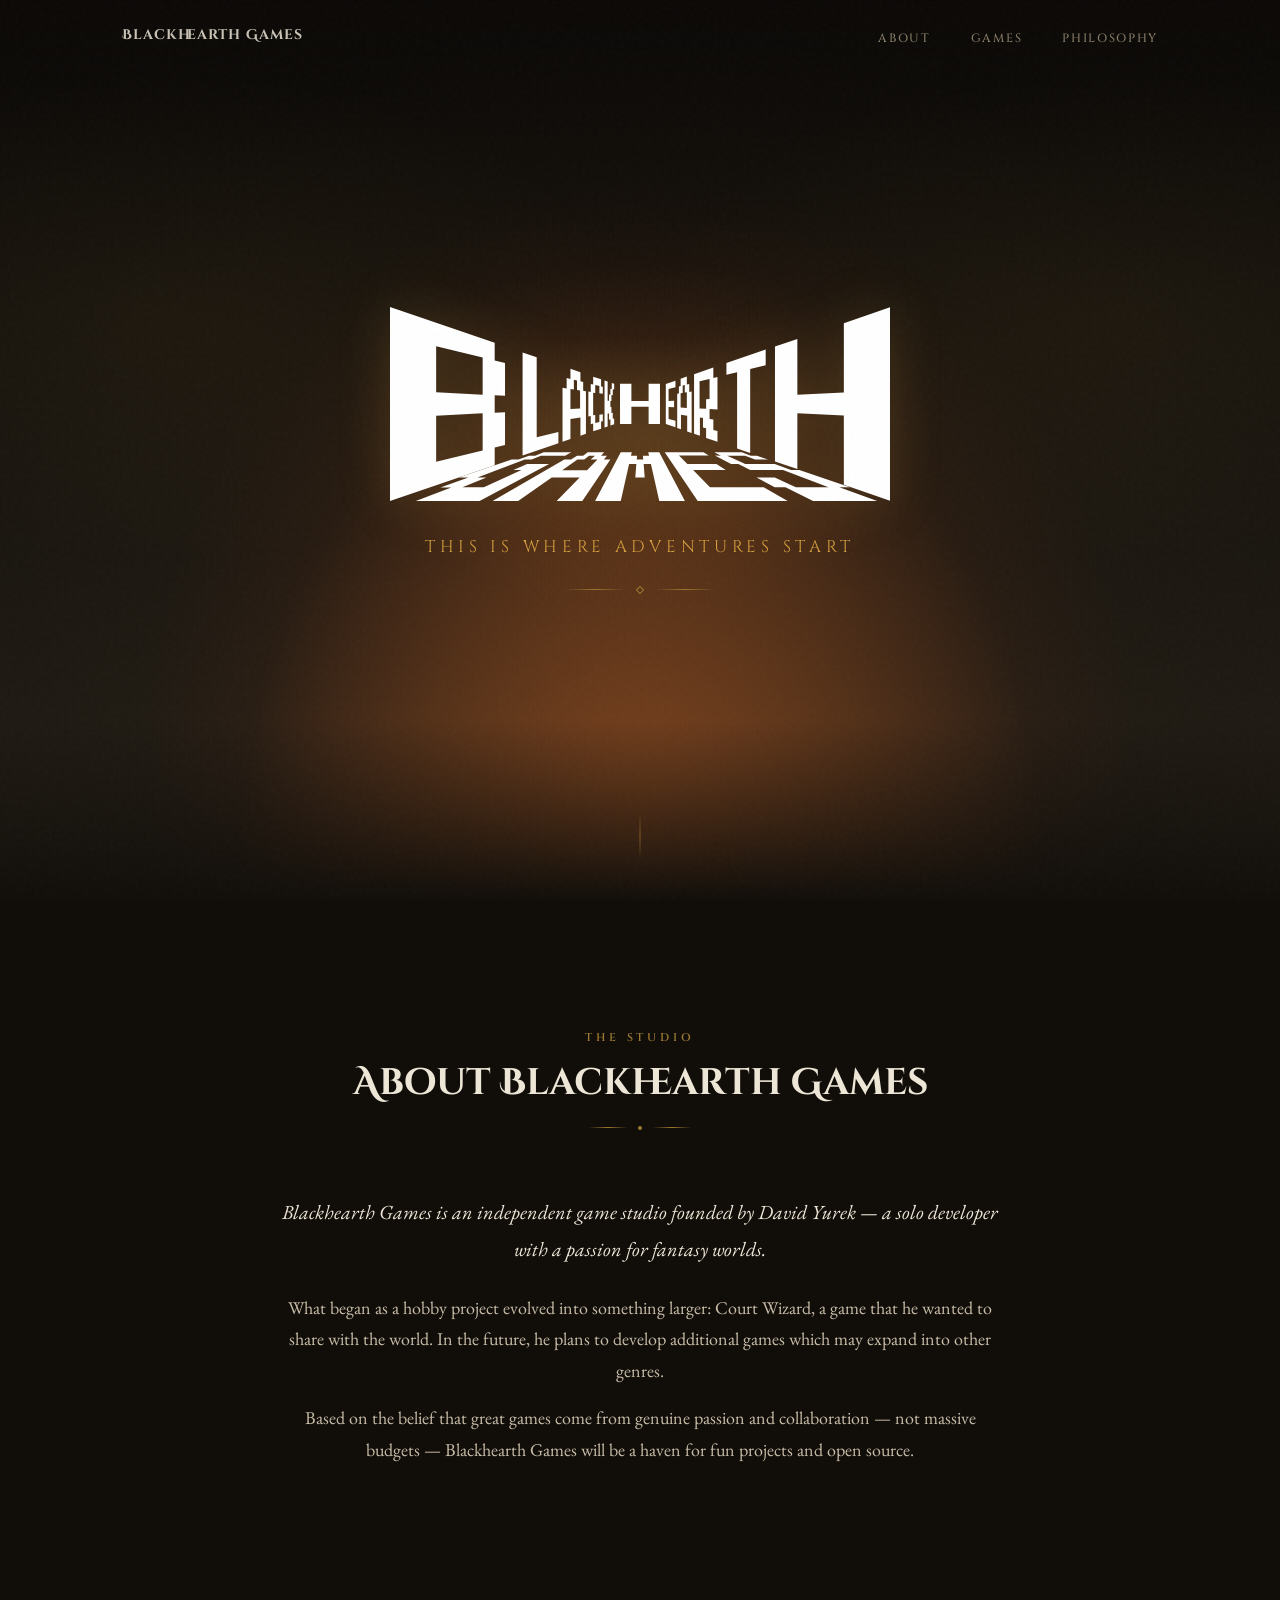
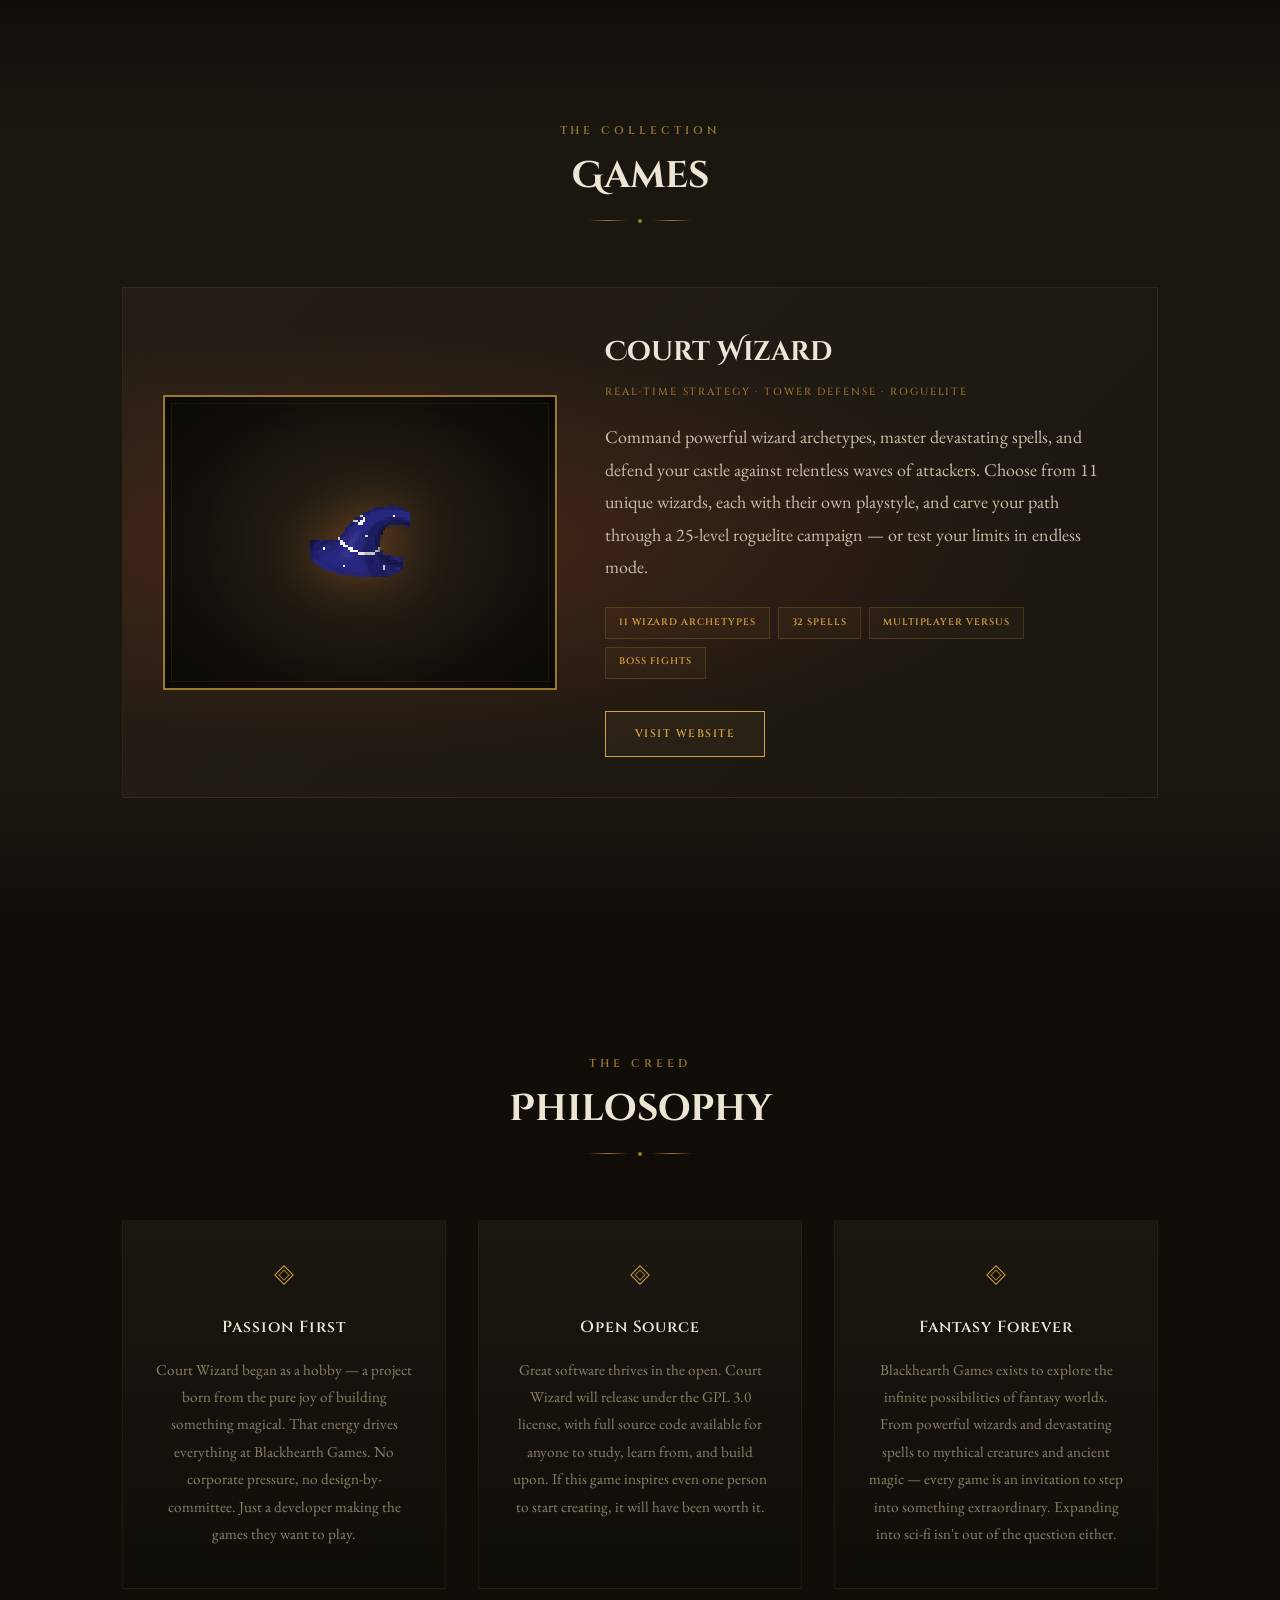
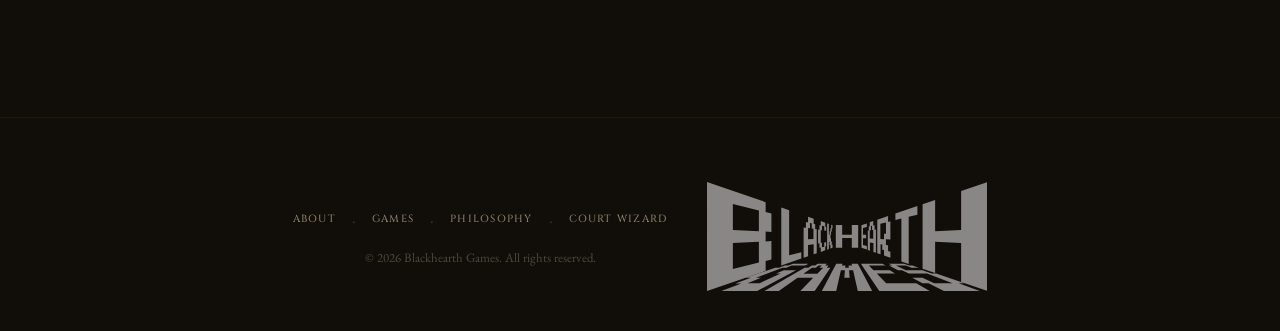
==== index.html @ b97791b9 "Replace studio PNG logo with SVG for crisp rendering" ====
<!DOCTYPE html>
<html lang="en">
<head>
  <meta charset="UTF-8">
  <meta name="viewport" content="width=device-width, initial-scale=1.0">
  <title>Blackhearth Games &mdash; Fantasy Games Forged in Code</title>
  <meta name="description" content="Independent game studio crafting immersive fantasy experiences. Home of Court Wizard, a real-time strategy tower defense roguelite.">
  <meta property="og:title" content="Blackhearth Games">
  <meta property="og:description" content="Independent game studio crafting immersive fantasy experiences.">
  <meta property="og:type" content="website">
  <meta property="og:url" content="https://blackhearthgames.com">
  <link rel="preconnect" href="https://fonts.googleapis.com">
  <link rel="preconnect" href="https://fonts.gstatic.com" crossorigin>
  <link href="https://fonts.googleapis.com/css2?family=Cinzel+Decorative:wght@400;700;900&family=Cinzel:wght@400;500;600;700&family=EB+Garamond:ital,wght@0,400..800;1,400..800&display=swap" rel="stylesheet">
  <link rel="stylesheet" href="css/styles.css">
</head>
<body>

  <a href="#main" class="skip-link">Skip to main content</a>

  <!-- ====== NAVIGATION ====== -->
  <nav class="nav" id="nav" aria-label="Primary navigation">
    <div class="nav__inner">
      <a href="/" class="nav__logo">Blackhearth Games</a>
      <input type="checkbox" id="nav-toggle" class="nav__toggle" aria-label="Toggle navigation menu">
      <label for="nav-toggle" class="nav__hamburger" aria-hidden="true">
        <span></span><span></span><span></span>
      </label>
      <ul class="nav__links">
        <li><a href="#about">About</a></li>
        <li><a href="#games">Games</a></li>
        <li><a href="#philosophy">Philosophy</a></li>
      </ul>
    </div>
  </nav>

  <!-- ====== HERO ====== -->
  <section class="hero" id="hero">
    <div class="hero__tavern" aria-hidden="true">
      <div class="hero__hearth-glow"></div>
    </div>

    <!-- Ember particles -->
    <div class="hero__embers" aria-hidden="true">
      <span class="ember"></span>
      <span class="ember"></span>
      <span class="ember"></span>
      <span class="ember"></span>
      <span class="ember"></span>
      <span class="ember"></span>
      <span class="ember"></span>
      <span class="ember"></span>
      <span class="ember"></span>
      <span class="ember"></span>
      <span class="ember"></span>
      <span class="ember"></span>
    </div>

    <div class="hero__content">
      <img src="images/blackhearth_logo.svg" alt="Blackhearth Games" class="hero__logo" width="500" height="112">
      <p class="hero__tagline">This is where adventures start</p>
      <div class="hero__ornament">
        <span class="hero__ornament-line"></span>
        <span class="hero__ornament-diamond"></span>
        <span class="hero__ornament-line"></span>
      </div>
    </div>

    <div class="hero__scroll-cue" aria-hidden="true">
      <span class="hero__scroll-line"></span>
    </div>
  </section>

  <main id="main">

    <!-- ====== ABOUT ====== -->
    <section class="section about" id="about">
      <div class="container">
        <div class="section__header" data-reveal>
          <span class="section__label">The Studio</span>
          <h2 class="section__title">About Blackhearth Games</h2>
          <div class="section__ornament" aria-hidden="true">
            <span class="ornament-line"></span>
            <span class="ornament-dot"></span>
            <span class="ornament-line"></span>
          </div>
        </div>
        <div class="about__content" data-reveal>
          <p class="about__lead">Blackhearth Games is an independent game studio founded by David Yurek &mdash; a solo developer with a passion for fantasy worlds.</p>
          <p>What began as a hobby project evolved into something larger: Court Wizard, a game that he wanted to share with the world. In the future, he plans to develop additional games which may expand into other genres.</p>
          <p>Based on the belief that great games come from genuine passion and collaboration &mdash; not massive budgets &mdash; Blackhearth Games will be a haven for fun projects and open source.</p>
        </div>
      </div>
    </section>

    <!-- ====== GAMES ====== -->
    <section class="section games" id="games">
      <div class="container">
        <div class="section__header" data-reveal>
          <span class="section__label">The Collection</span>
          <h2 class="section__title">Games</h2>
          <div class="section__ornament" aria-hidden="true">
            <span class="ornament-line"></span>
            <span class="ornament-dot"></span>
            <span class="ornament-line"></span>
          </div>
        </div>

        <div class="game-card" data-reveal>
          <div class="game-card__frame">
            <div class="game-card__art">
              <img src="images/logo.png" alt="Court Wizard logo" class="game-card__logo" width="120" height="120">
            </div>
          </div>
          <div class="game-card__info">
            <h3 class="game-card__title">Court Wizard</h3>
            <span class="game-card__genre">Real-Time Strategy &middot; Tower Defense &middot; Roguelite</span>
            <p class="game-card__desc">Command powerful wizard archetypes, master devastating spells, and defend your castle against relentless waves of attackers. Choose from 11 unique wizards, each with their own playstyle, and carve your path through a 25-level roguelite campaign &mdash; or test your limits in endless mode.</p>
            <div class="game-card__features">
              <span>11 Wizard Archetypes</span>
              <span>32 Spells</span>
              <span>Multiplayer Versus</span>
              <span>Boss Fights</span>
            </div>
            <div class="game-card__actions">
              <a href="https://courtwizard.blackhearthgames.com" class="btn btn--gold" target="_blank" rel="noopener">Visit Website</a>
            </div>
          </div>
        </div>
      </div>
    </section>

    <!-- ====== PHILOSOPHY ====== -->
    <section class="section philosophy" id="philosophy">
      <div class="container">
        <div class="section__header" data-reveal>
          <span class="section__label">The Creed</span>
          <h2 class="section__title">Philosophy</h2>
          <div class="section__ornament" aria-hidden="true">
            <span class="ornament-line"></span>
            <span class="ornament-dot"></span>
            <span class="ornament-line"></span>
          </div>
        </div>

        <div class="philosophy__grid">
          <div class="philosophy__card" data-reveal>
            <div class="philosophy__icon" aria-hidden="true"></div>
            <h3 class="philosophy__heading">Passion First</h3>
            <p>Court Wizard began as a hobby &mdash; a project born from the pure joy of building something magical. That energy drives everything at Blackhearth Games. No corporate pressure, no design-by-committee. Just a developer making the games they want to play.</p>
          </div>
          <div class="philosophy__card" data-reveal>
            <div class="philosophy__icon" aria-hidden="true"></div>
            <h3 class="philosophy__heading">Open Source</h3>
            <p>Great software thrives in the open. Court Wizard will release under the GPL 3.0 license, with full source code available for anyone to study, learn from, and build upon. If this game inspires even one person to start creating, it will have been worth it.</p>
          </div>
          <div class="philosophy__card" data-reveal>
            <div class="philosophy__icon" aria-hidden="true"></div>
            <h3 class="philosophy__heading">Fantasy Forever</h3>
            <p>Blackhearth Games exists to explore the infinite possibilities of fantasy worlds. From powerful wizards and devastating spells to mythical creatures and ancient magic &mdash; every game is an invitation to step into something extraordinary. Expanding into sci-fi isn't out of the question either.</p>
          </div>
        </div>
      </div>
    </section>

  </main>

  <!-- ====== FOOTER ====== -->
  <footer class="footer">
    <div class="container">
      <div class="footer__inner">
        <div class="footer__text">
          <nav class="footer__nav" aria-label="Footer navigation">
            <a href="#about">About</a>
            <span class="footer__dot" aria-hidden="true">&middot;</span>
            <a href="#games">Games</a>
            <span class="footer__dot" aria-hidden="true">&middot;</span>
            <a href="#philosophy">Philosophy</a>
            <span class="footer__dot" aria-hidden="true">&middot;</span>
            <a href="https://courtwizard.blackhearthgames.com" target="_blank" rel="noopener">Court Wizard</a>
          </nav>
          <p class="footer__copy">&copy; 2026 Blackhearth Games. All rights reserved.</p>
        </div>
        <a href="#" class="footer__brand" aria-label="Blackhearth Games">
          <img src="images/blackhearth_logo.svg" alt="Blackhearth Games" class="footer__logo" width="280" height="63">
        </a>
      </div>
    </div>
  </footer>

  <script src="js/main.js"></script>
</body>
</html>
---- css/styles.css ----
/* ==========================================================================
   BLACKHEARTH GAMES — Studio Website
   Fantasy tavern aesthetic — warm, cozy, where adventures begin
   ========================================================================== */

/* ===== RESET & BASE ===== */
*,
*::before,
*::after {
  margin: 0;
  padding: 0;
  box-sizing: border-box;
}

:root {
  /* Depth palette — tavern darkness, warm charcoal & timber */
  --void: #0a0806;
  --abyss: #110e0a;
  --obsidian: #1a1610;
  --shadow: #241e16;
  --dusk: #302820;
  --iron: #3c3228;

  /* Gold spectrum — candlelight & firelight */
  --gold: #d4a040;
  --gold-bright: #f0d080;
  --gold-dim: #9a7830;
  --gold-pale: rgba(212, 160, 64, 0.10);
  --gold-glow: rgba(212, 160, 64, 0.25);

  /* Hearth spectrum — the fireplace */
  --hearth: #b84820;
  --hearth-bright: #d46030;
  --hearth-glow: rgba(184, 72, 32, 0.25);

  /* Ember spectrum — sparks from the fire */
  --ember: #d07028;
  --ember-dim: #905018;
  --ember-glow: rgba(208, 112, 40, 0.25);

  /* Text hierarchy — parchment tones */
  --text-bright: #ede5d6;
  --text-body: #c8bca8;
  --text-muted: #8a7e68;

  /* Layout tokens */
  --max-w: 1100px;
  --nav-h: 72px;
  --section-py: 8rem;
  --section-px: 2rem;
}

html {
  scroll-behavior: smooth;
  -webkit-text-size-adjust: 100%;
}

body {
  font-family: 'EB Garamond', 'Georgia', serif;
  font-size: 18px;
  line-height: 1.75;
  color: var(--text-body);
  background: var(--abyss);
  overflow-x: hidden;
  -webkit-font-smoothing: antialiased;
  -moz-osx-font-smoothing: grayscale;
}

/* Film grain overlay */
body::before {
  content: '';
  position: fixed;
  inset: 0;
  z-index: 9999;
  pointer-events: none;
  opacity: 0.025;
  background-image: url("data:image/svg+xml,%3Csvg viewBox='0 0 256 256' xmlns='http://www.w3.org/2000/svg'%3E%3Cfilter id='n'%3E%3CfeTurbulence type='fractalNoise' baseFrequency='0.85' numOctaves='4' stitchTiles='stitch'/%3E%3C/filter%3E%3Crect width='100%25' height='100%25' filter='url(%23n)' opacity='1'/%3E%3C/svg%3E");
}

img {
  max-width: 100%;
  height: auto;
  display: block;
}

a {
  color: var(--gold);
  text-decoration: none;
  transition: color 0.3s ease;
}

a:hover {
  color: var(--gold-bright);
}

::selection {
  background: var(--gold);
  color: var(--void);
}

/* Accessibility — skip link */
.skip-link {
  position: absolute;
  top: -100%;
  left: 1rem;
  padding: 0.5rem 1rem;
  background: var(--gold);
  color: var(--void);
  font-family: 'Cinzel', serif;
  font-size: 0.85rem;
  z-index: 10000;
  border-radius: 0 0 4px 4px;
}

.skip-link:focus {
  top: 0;
}

:focus-visible {
  outline: 2px solid var(--gold);
  outline-offset: 3px;
}

/* ===== LAYOUT ===== */
.container {
  max-width: var(--max-w);
  margin: 0 auto;
  padding: 0 var(--section-px);
}


/* ==========================================================================
   NAVIGATION
   ========================================================================== */

.nav {
  position: fixed;
  top: 0;
  left: 0;
  right: 0;
  height: var(--nav-h);
  z-index: 1000;
  background: rgba(17, 14, 10, 0.4);
  backdrop-filter: blur(16px);
  -webkit-backdrop-filter: blur(16px);
  border-bottom: 1px solid transparent;
  transition: background 0.4s ease, border-color 0.4s ease;
}

.nav.is-scrolled {
  background: rgba(17, 14, 10, 0.95);
  border-bottom-color: rgba(212, 160, 64, 0.08);
}

.nav__inner {
  max-width: var(--max-w);
  margin: 0 auto;
  padding: 0 var(--section-px);
  height: 100%;
  display: flex;
  align-items: center;
  justify-content: space-between;
}

.nav__logo {
  font-family: 'Cinzel Decorative', 'Cinzel', serif;
  font-size: 0.85rem;
  font-weight: 700;
  letter-spacing: 0.08em;
  color: var(--text-bright);
  opacity: 0.85;
  transition: opacity 0.3s ease;
}

.nav__logo:hover {
  opacity: 1;
  color: var(--text-bright);
}

/* Hidden checkbox toggle */
.nav__toggle {
  display: none;
}

.nav__hamburger {
  display: none;
  flex-direction: column;
  gap: 5px;
  cursor: pointer;
  padding: 8px;
  z-index: 10;
}

.nav__hamburger span {
  display: block;
  width: 22px;
  height: 2px;
  background: var(--gold);
  transition: transform 0.3s ease, opacity 0.3s ease;
  transform-origin: center;
}

.nav__links {
  display: flex;
  align-items: center;
  gap: 2.5rem;
  list-style: none;
}

.nav__links a {
  font-family: 'Cinzel', serif;
  font-size: 0.75rem;
  font-weight: 500;
  letter-spacing: 0.14em;
  text-transform: uppercase;
  color: var(--text-muted);
  position: relative;
  padding: 0.25rem 0;
  transition: color 0.3s ease;
}

.nav__links a::after {
  content: '';
  position: absolute;
  bottom: -2px;
  left: 0;
  width: 0;
  height: 1px;
  background: var(--gold);
  transition: width 0.35s cubic-bezier(0.16, 1, 0.3, 1);
}

.nav__links a:hover {
  color: var(--gold);
}

.nav__links a:hover::after {
  width: 100%;
}


/* ==========================================================================
   HERO
   ========================================================================== */

.hero {
  position: relative;
  height: 100vh;
  height: 100dvh;
  display: flex;
  align-items: center;
  justify-content: center;
  overflow: hidden;
}

/* --- Tavern atmosphere --- */
.hero__tavern {
  position: absolute;
  inset: 0;
  z-index: 0;
  background:
    /* Hearth glow — warm light radiating up from the fireplace */
    radial-gradient(ellipse at 50% 98%, rgba(208, 112, 40, 0.30) 0%, transparent 45%),
    radial-gradient(ellipse at 50% 85%, rgba(184, 72, 32, 0.15) 0%, transparent 55%),
    /* Ambient warmth filling the room */
    radial-gradient(ellipse at 50% 60%, rgba(160, 100, 40, 0.06) 0%, transparent 70%),
    /* Torch glow — left wall */
    radial-gradient(ellipse at 12% 35%, rgba(212, 160, 64, 0.05) 0%, transparent 30%),
    /* Torch glow — right wall */
    radial-gradient(ellipse at 88% 35%, rgba(212, 160, 64, 0.05) 0%, transparent 30%),
    /* Dark stone/timber base */
    linear-gradient(to bottom, var(--void) 0%, var(--obsidian) 60%, var(--shadow) 100%);
}

/* Pulsing hearth glow — fire breathing */
.hero__hearth-glow {
  position: absolute;
  inset: 0;
  background:
    radial-gradient(ellipse at 50% 100%, rgba(208, 112, 40, 0.18) 0%, transparent 45%),
    radial-gradient(ellipse at 50% 95%, rgba(184, 72, 32, 0.10) 0%, transparent 55%);
  animation: hearth-pulse 4s ease-in-out infinite alternate;
}

/* Bottom edge fade to page background */
.hero__tavern::after {
  content: '';
  position: absolute;
  bottom: 0;
  left: 0;
  right: 0;
  height: 20%;
  background: linear-gradient(to bottom, transparent, var(--abyss));
  pointer-events: none;
}

/* --- Ember particles --- */
.hero__embers {
  position: absolute;
  bottom: 0;
  left: 0;
  right: 0;
  height: 80%;
  z-index: 2;
  pointer-events: none;
  overflow: hidden;
}

.ember {
  position: absolute;
  bottom: -10px;
  border-radius: 50%;
  opacity: 0;
  animation: ember-rise linear infinite;
}

/* Gold embers */
.ember:nth-child(even) {
  background: var(--gold);
  box-shadow: 0 0 6px var(--gold-glow);
}

/* Warm orange embers */
.ember:nth-child(odd) {
  background: var(--ember);
  box-shadow: 0 0 6px var(--ember-glow);
}

/* Embers clustered near center — rising from the hearth */
.ember:nth-child(1)  { left: 38%; width: 2px; height: 2px; animation-duration: 9s;   animation-delay: 0s; }
.ember:nth-child(2)  { left: 45%; width: 3px; height: 3px; animation-duration: 12s;  animation-delay: 2.5s; }
.ember:nth-child(3)  { left: 52%; width: 2px; height: 2px; animation-duration: 10s;  animation-delay: 4.2s; }
.ember:nth-child(4)  { left: 48%; width: 3px; height: 3px; animation-duration: 8.5s; animation-delay: 1.3s; }
.ember:nth-child(5)  { left: 55%; width: 2px; height: 2px; animation-duration: 11s;  animation-delay: 3.7s; }
.ember:nth-child(6)  { left: 42%; width: 3px; height: 3px; animation-duration: 7.5s; animation-delay: 5.5s; }
.ember:nth-child(7)  { left: 60%; width: 2px; height: 2px; animation-duration: 13s;  animation-delay: 6.8s; }
.ember:nth-child(8)  { left: 35%; width: 2px; height: 2px; animation-duration: 10.5s; animation-delay: 7.2s; }
.ember:nth-child(9)  { left: 50%; width: 2px; height: 2px; animation-duration: 9.5s; animation-delay: 0.8s; }
.ember:nth-child(10) { left: 46%; width: 3px; height: 3px; animation-duration: 11.5s; animation-delay: 4.8s; }
.ember:nth-child(11) { left: 57%; width: 2px; height: 2px; animation-duration: 8s;   animation-delay: 2.1s; }
.ember:nth-child(12) { left: 40%; width: 2px; height: 2px; animation-duration: 10s;  animation-delay: 6.1s; }

/* --- Hero content --- */
.hero__content {
  position: relative;
  z-index: 3;
  text-align: center;
  padding: 0 2rem;
}

/* Firelight glow behind the logo */
.hero__content::before {
  content: '';
  position: absolute;
  top: 50%;
  left: 50%;
  transform: translate(-50%, -55%);
  width: 600px;
  height: 350px;
  background: radial-gradient(ellipse,
    rgba(212, 160, 64, 0.14) 0%,
    rgba(208, 112, 40, 0.06) 40%,
    transparent 70%);
  animation: firelight-breathe 6s ease-in-out infinite;
  pointer-events: none;
}

.hero__logo {
  width: min(500px, 80vw);
  height: auto;
  margin: 0 auto 2rem;
  position: relative;
  filter: drop-shadow(0 0 25px rgba(212, 160, 64, 0.18));
  animation: logo-glow 4.5s ease-in-out infinite;
}

.hero__tagline {
  font-family: 'Cinzel', serif;
  font-size: clamp(0.8rem, 2vw, 1.05rem);
  font-weight: 400;
  letter-spacing: 0.28em;
  text-transform: uppercase;
  color: var(--gold);
  margin-bottom: 1.5rem;
}

/* Ornamental divider: line — diamond — line */
.hero__ornament {
  display: flex;
  align-items: center;
  justify-content: center;
  gap: 0.75rem;
}

.hero__ornament-line {
  display: block;
  width: 60px;
  height: 1px;
  background: linear-gradient(90deg, transparent, var(--gold-dim), transparent);
}

.hero__ornament-diamond {
  display: block;
  width: 6px;
  height: 6px;
  border: 1px solid var(--gold-dim);
  transform: rotate(45deg);
}

/* Scroll indicator */
.hero__scroll-cue {
  position: absolute;
  bottom: 2.5rem;
  left: 50%;
  transform: translateX(-50%);
  z-index: 3;
  width: 1px;
  height: 48px;
  overflow: hidden;
}

.hero__scroll-line {
  display: block;
  width: 100%;
  height: 100%;
  background: linear-gradient(to bottom, transparent, var(--gold), transparent);
  animation: scroll-slide 2.2s ease-in-out infinite;
}


/* ==========================================================================
   SECTIONS — Shared styles
   ========================================================================== */

.section {
  padding: var(--section-py) 0;
  position: relative;
}

.section__header {
  text-align: center;
  margin-bottom: 4rem;
}

.section__label {
  display: block;
  font-family: 'Cinzel', serif;
  font-size: 0.7rem;
  font-weight: 600;
  letter-spacing: 0.35em;
  text-transform: uppercase;
  color: var(--gold-dim);
  margin-bottom: 0.75rem;
}

.section__title {
  font-family: 'Cinzel Decorative', 'Cinzel', serif;
  font-size: clamp(1.5rem, 4vw, 2.3rem);
  font-weight: 700;
  color: var(--text-bright);
  line-height: 1.25;
}

/* Section ornament: line — dot — line */
.section__ornament {
  display: flex;
  align-items: center;
  justify-content: center;
  gap: 0.6rem;
  margin-top: 1.25rem;
}

.ornament-line {
  display: block;
  width: 40px;
  height: 1px;
  background: linear-gradient(90deg, transparent, var(--gold-dim), transparent);
}

.ornament-dot {
  display: block;
  width: 4px;
  height: 4px;
  background: var(--gold-dim);
  border-radius: 50%;
}


/* ==========================================================================
   ABOUT
   ========================================================================== */

.about__content {
  max-width: 720px;
  margin: 0 auto;
  text-align: center;
}

.about__lead {
  font-size: 1.25rem;
  color: var(--text-bright);
  line-height: 1.85;
  margin-bottom: 1.5rem;
  font-style: italic;
}

.about__content p + p {
  margin-top: 1rem;
}


/* ==========================================================================
   GAMES
   ========================================================================== */

.games {
  background:
    linear-gradient(to bottom,
      var(--abyss),
      var(--obsidian) 15%,
      var(--obsidian) 85%,
      var(--abyss));
}

.game-card {
  display: grid;
  grid-template-columns: 1fr 1.3fr;
  gap: 3rem;
  align-items: center;
  background: linear-gradient(135deg, var(--shadow) 0%, var(--obsidian) 100%);
  border: 1px solid rgba(212, 160, 64, 0.10);
  padding: 2.5rem;
  position: relative;
  overflow: hidden;
}

/* Subtle firelight radiance inside the card */
.game-card::before {
  content: '';
  position: absolute;
  inset: 0;
  background: radial-gradient(ellipse at 25% 50%, var(--hearth-glow) 0%, transparent 60%);
  pointer-events: none;
}

.game-card__frame {
  position: relative;
}

.game-card__art {
  aspect-ratio: 4 / 3;
  background: radial-gradient(ellipse at center, var(--shadow) 0%, var(--void) 100%);
  border: 2px solid var(--gold-dim);
  display: flex;
  align-items: center;
  justify-content: center;
  position: relative;
  overflow: hidden;
}

/* Inner glow inside the art frame */
.game-card__art::before {
  content: '';
  position: absolute;
  inset: 0;
  background: radial-gradient(circle at center, rgba(212, 160, 64, 0.06) 0%, transparent 65%);
}

/* Gilded corner accents */
.game-card__art::after {
  content: '';
  position: absolute;
  inset: 6px;
  border: 1px solid rgba(212, 160, 64, 0.08);
  pointer-events: none;
}

.game-card__logo {
  width: 120px;
  height: auto;
  image-rendering: pixelated;
  image-rendering: -moz-crisp-edges;
  filter: drop-shadow(0 0 25px rgba(208, 112, 40, 0.4));
  position: relative;
  z-index: 1;
  animation: logo-glow 4.5s ease-in-out infinite;
}

.game-card__info {
  position: relative;
  z-index: 1;
}

.game-card__title {
  font-family: 'Cinzel Decorative', serif;
  font-size: clamp(1.2rem, 3vw, 1.7rem);
  font-weight: 700;
  color: var(--text-bright);
  margin-bottom: 0.5rem;
}

.game-card__genre {
  display: block;
  font-family: 'Cinzel', serif;
  font-size: 0.65rem;
  font-weight: 500;
  letter-spacing: 0.18em;
  text-transform: uppercase;
  color: var(--gold-dim);
  margin-bottom: 1.25rem;
}

.game-card__desc {
  margin-bottom: 1.5rem;
  line-height: 1.8;
}

.game-card__features {
  display: flex;
  flex-wrap: wrap;
  gap: 0.5rem;
  margin-bottom: 2rem;
}

.game-card__features span {
  font-family: 'Cinzel', serif;
  font-size: 0.6rem;
  font-weight: 600;
  letter-spacing: 0.1em;
  text-transform: uppercase;
  padding: 0.4rem 0.8rem;
  border: 1px solid rgba(212, 160, 64, 0.18);
  color: var(--gold);
  background: rgba(212, 160, 64, 0.04);
  transition: background 0.3s ease, border-color 0.3s ease;
}

.game-card__features span:hover {
  background: rgba(212, 160, 64, 0.08);
  border-color: rgba(212, 160, 64, 0.3);
}

.game-card__actions {
  display: flex;
  gap: 1rem;
  flex-wrap: wrap;
}


/* ==========================================================================
   BUTTONS
   ========================================================================== */

.btn {
  display: inline-block;
  font-family: 'Cinzel', serif;
  font-size: 0.68rem;
  font-weight: 600;
  letter-spacing: 0.14em;
  text-transform: uppercase;
  padding: 0.8rem 1.8rem;
  border: 1px solid;
  cursor: pointer;
  transition: all 0.3s ease;
  position: relative;
}

.btn--gold {
  border-color: var(--gold);
  color: var(--gold);
  background: rgba(212, 160, 64, 0.06);
}

.btn--gold:hover {
  background: var(--gold);
  color: var(--void);
  box-shadow: 0 0 24px var(--gold-glow);
}

.btn--hearth {
  border-color: var(--hearth);
  color: var(--hearth-bright);
  background: rgba(184, 72, 32, 0.06);
}

.btn--hearth:hover {
  background: var(--hearth);
  color: var(--text-bright);
  box-shadow: 0 0 24px var(--hearth-glow);
}


/* ==========================================================================
   PHILOSOPHY
   ========================================================================== */

.philosophy__grid {
  display: grid;
  grid-template-columns: repeat(3, 1fr);
  gap: 2rem;
}

.philosophy__card {
  text-align: center;
  padding: 2.5rem 2rem;
  border: 1px solid rgba(212, 160, 64, 0.06);
  background: linear-gradient(180deg, rgba(36, 30, 22, 0.5) 0%, rgba(17, 14, 10, 0.5) 100%);
  transition: border-color 0.4s ease, transform 0.4s ease, box-shadow 0.4s ease;
}

.philosophy__card:hover {
  border-color: rgba(212, 160, 64, 0.18);
  transform: translateY(-4px);
  box-shadow: 0 8px 32px rgba(0, 0, 0, 0.3);
}

/* Diamond ornament icon */
.philosophy__icon {
  width: 28px;
  height: 28px;
  margin: 0 auto 1.5rem;
  position: relative;
  display: flex;
  align-items: center;
  justify-content: center;
}

.philosophy__icon::before {
  content: '';
  position: absolute;
  width: 14px;
  height: 14px;
  border: 1px solid var(--gold);
  transform: rotate(45deg);
}

.philosophy__icon::after {
  content: '';
  position: absolute;
  width: 8px;
  height: 8px;
  border: 1px solid var(--gold-dim);
  transform: rotate(45deg);
}

.philosophy__heading {
  font-family: 'Cinzel', serif;
  font-size: 1rem;
  font-weight: 600;
  color: var(--text-bright);
  letter-spacing: 0.06em;
  margin-bottom: 1rem;
}

.philosophy__card p {
  font-size: 0.95rem;
  line-height: 1.8;
  color: var(--text-muted);
}


/* ==========================================================================
   FOOTER
   ========================================================================== */

.footer {
  padding: 4rem 2rem 2.5rem;
  border-top: 1px solid rgba(212, 160, 64, 0.06);
}

.footer__inner {
  display: flex;
  align-items: center;
  justify-content: center;
  gap: 2.5rem;
  flex-wrap: wrap;
}

.footer__text {
  display: flex;
  flex-direction: column;
  align-items: center;
  gap: 0.75rem;
  text-align: center;
}

.footer__brand {
  flex-shrink: 0;
}

.footer__logo {
  width: 280px;
  height: auto;
  opacity: 0.5;
  transition: opacity 0.3s ease;
}

.footer__brand:hover .footer__logo {
  opacity: 0.85;
}

.footer__nav {
  display: flex;
  align-items: center;
  gap: 1rem;
  flex-wrap: wrap;
  justify-content: center;
}

.footer__nav a {
  font-family: 'Cinzel', serif;
  font-size: 0.65rem;
  font-weight: 500;
  letter-spacing: 0.12em;
  text-transform: uppercase;
  color: var(--text-muted);
  transition: color 0.3s ease;
}

.footer__nav a:hover {
  color: var(--gold);
}

.footer__dot {
  color: var(--text-muted);
  opacity: 0.3;
}

.footer__copy {
  font-size: 0.8rem;
  color: var(--text-muted);
  opacity: 0.5;
}


/* ==========================================================================
   SCROLL REVEAL
   ========================================================================== */

[data-reveal] {
  opacity: 0;
  transform: translateY(28px);
  transition:
    opacity 0.9s cubic-bezier(0.16, 1, 0.3, 1),
    transform 0.9s cubic-bezier(0.16, 1, 0.3, 1);
}

[data-reveal].is-visible {
  opacity: 1;
  transform: translateY(0);
}

/* Staggered reveal for sibling elements */
[data-reveal]:nth-child(2) { transition-delay: 0.12s; }
[data-reveal]:nth-child(3) { transition-delay: 0.24s; }
[data-reveal]:nth-child(4) { transition-delay: 0.36s; }


/* ==========================================================================
   ANIMATIONS
   ========================================================================== */

@keyframes hearth-pulse {
  0%   { opacity: 0.5; }
  100% { opacity: 1; }
}

@keyframes firelight-breathe {
  0%, 100% {
    transform: translate(-50%, -55%) scale(1);
    opacity: 0.6;
  }
  50% {
    transform: translate(-50%, -55%) scale(1.15);
    opacity: 1;
  }
}

@keyframes logo-glow {
  0%, 100% {
    filter: drop-shadow(0 0 20px rgba(212, 160, 64, 0.14));
  }
  50% {
    filter:
      drop-shadow(0 0 35px rgba(212, 160, 64, 0.28))
      drop-shadow(0 0 70px rgba(208, 112, 40, 0.12));
  }
}

@keyframes ember-rise {
  0% {
    opacity: 0;
    transform: translateY(0) translateX(0);
  }
  6% {
    opacity: 0.7;
  }
  25% {
    transform: translateY(-16vh) translateX(12px);
  }
  50% {
    opacity: 0.35;
    transform: translateY(-32vh) translateX(-8px);
  }
  75% {
    transform: translateY(-50vh) translateX(16px);
    opacity: 0.15;
  }
  100% {
    opacity: 0;
    transform: translateY(-65vh) translateX(4px);
  }
}

@keyframes scroll-slide {
  0%   { transform: translateY(-100%); }
  100% { transform: translateY(100%); }
}


/* ==========================================================================
   REDUCED MOTION
   ========================================================================== */

@media (prefers-reduced-motion: reduce) {
  *,
  *::before,
  *::after {
    animation-duration: 0.01ms !important;
    animation-iteration-count: 1 !important;
    transition-duration: 0.01ms !important;
  }

  [data-reveal] {
    opacity: 1;
    transform: none;
  }

  html {
    scroll-behavior: auto;
  }
}


/* ==========================================================================
   RESPONSIVE
   ========================================================================== */

/* Tablet */
@media (max-width: 900px) {
  :root {
    --section-py: 5.5rem;
  }

  .game-card {
    grid-template-columns: 1fr;
    text-align: center;
    gap: 2rem;
  }

  .game-card__art {
    max-width: 400px;
    margin: 0 auto;
  }

  .game-card__features {
    justify-content: center;
  }

  .game-card__actions {
    justify-content: center;
  }

  .philosophy__grid {
    grid-template-columns: 1fr;
    max-width: 520px;
    margin: 0 auto;
  }
}

/* Mobile */
@media (max-width: 768px) {
  .nav__hamburger {
    display: flex;
  }

  .nav__links {
    position: fixed;
    top: 0;
    right: 0;
    bottom: 0;
    width: 260px;
    flex-direction: column;
    background: rgba(17, 14, 10, 0.98);
    backdrop-filter: blur(20px);
    -webkit-backdrop-filter: blur(20px);
    padding: 5rem 2rem 2rem;
    gap: 1.5rem;
    transform: translateX(100%);
    transition: transform 0.4s cubic-bezier(0.16, 1, 0.3, 1);
    border-left: 1px solid rgba(212, 160, 64, 0.08);
  }

  .nav__toggle:checked ~ .nav__links {
    transform: translateX(0);
  }

  .nav__toggle:checked ~ .nav__hamburger span:nth-child(1) {
    transform: rotate(45deg) translate(5px, 5px);
  }

  .nav__toggle:checked ~ .nav__hamburger span:nth-child(2) {
    opacity: 0;
  }

  .nav__toggle:checked ~ .nav__hamburger span:nth-child(3) {
    transform: rotate(-45deg) translate(5px, -5px);
  }

  .hero__logo {
    width: min(340px, 85vw);
  }

  .hero__tagline {
    letter-spacing: 0.18em;
  }

  .section__header {
    margin-bottom: 3rem;
  }
}

/* Small mobile */
@media (max-width: 480px) {
  :root {
    --section-py: 4rem;
    --section-px: 1.25rem;
  }

  body {
    font-size: 16px;
  }

  .game-card {
    padding: 1.5rem;
  }

  .game-card__actions {
    flex-direction: column;
  }

  .btn {
    text-align: center;
    width: 100%;
  }

  .footer__inner {
    flex-direction: column;
  }

  .footer__text {
    align-items: center;
  }

  .footer__brand {
    align-self: center;
  }

  .footer__nav {
    gap: 0.75rem;
  }

  .footer__dot {
    display: none;
  }
}
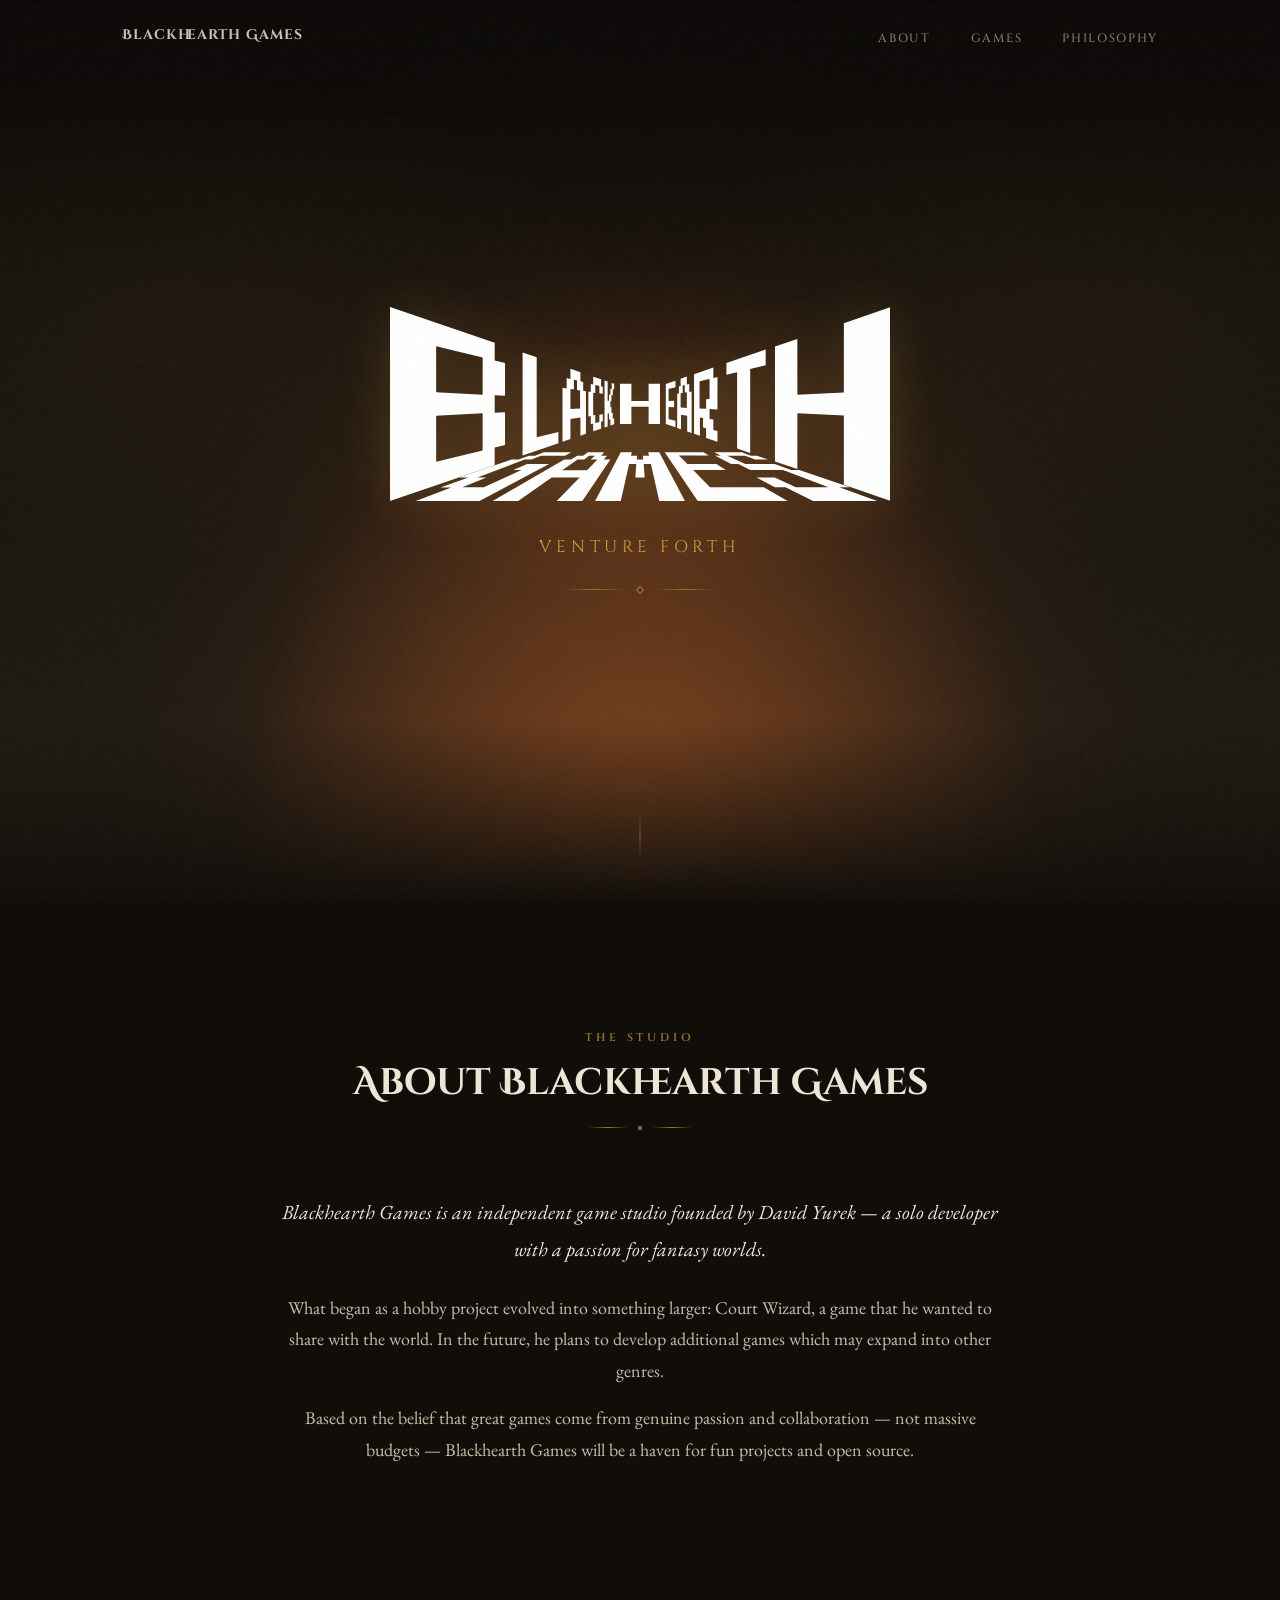
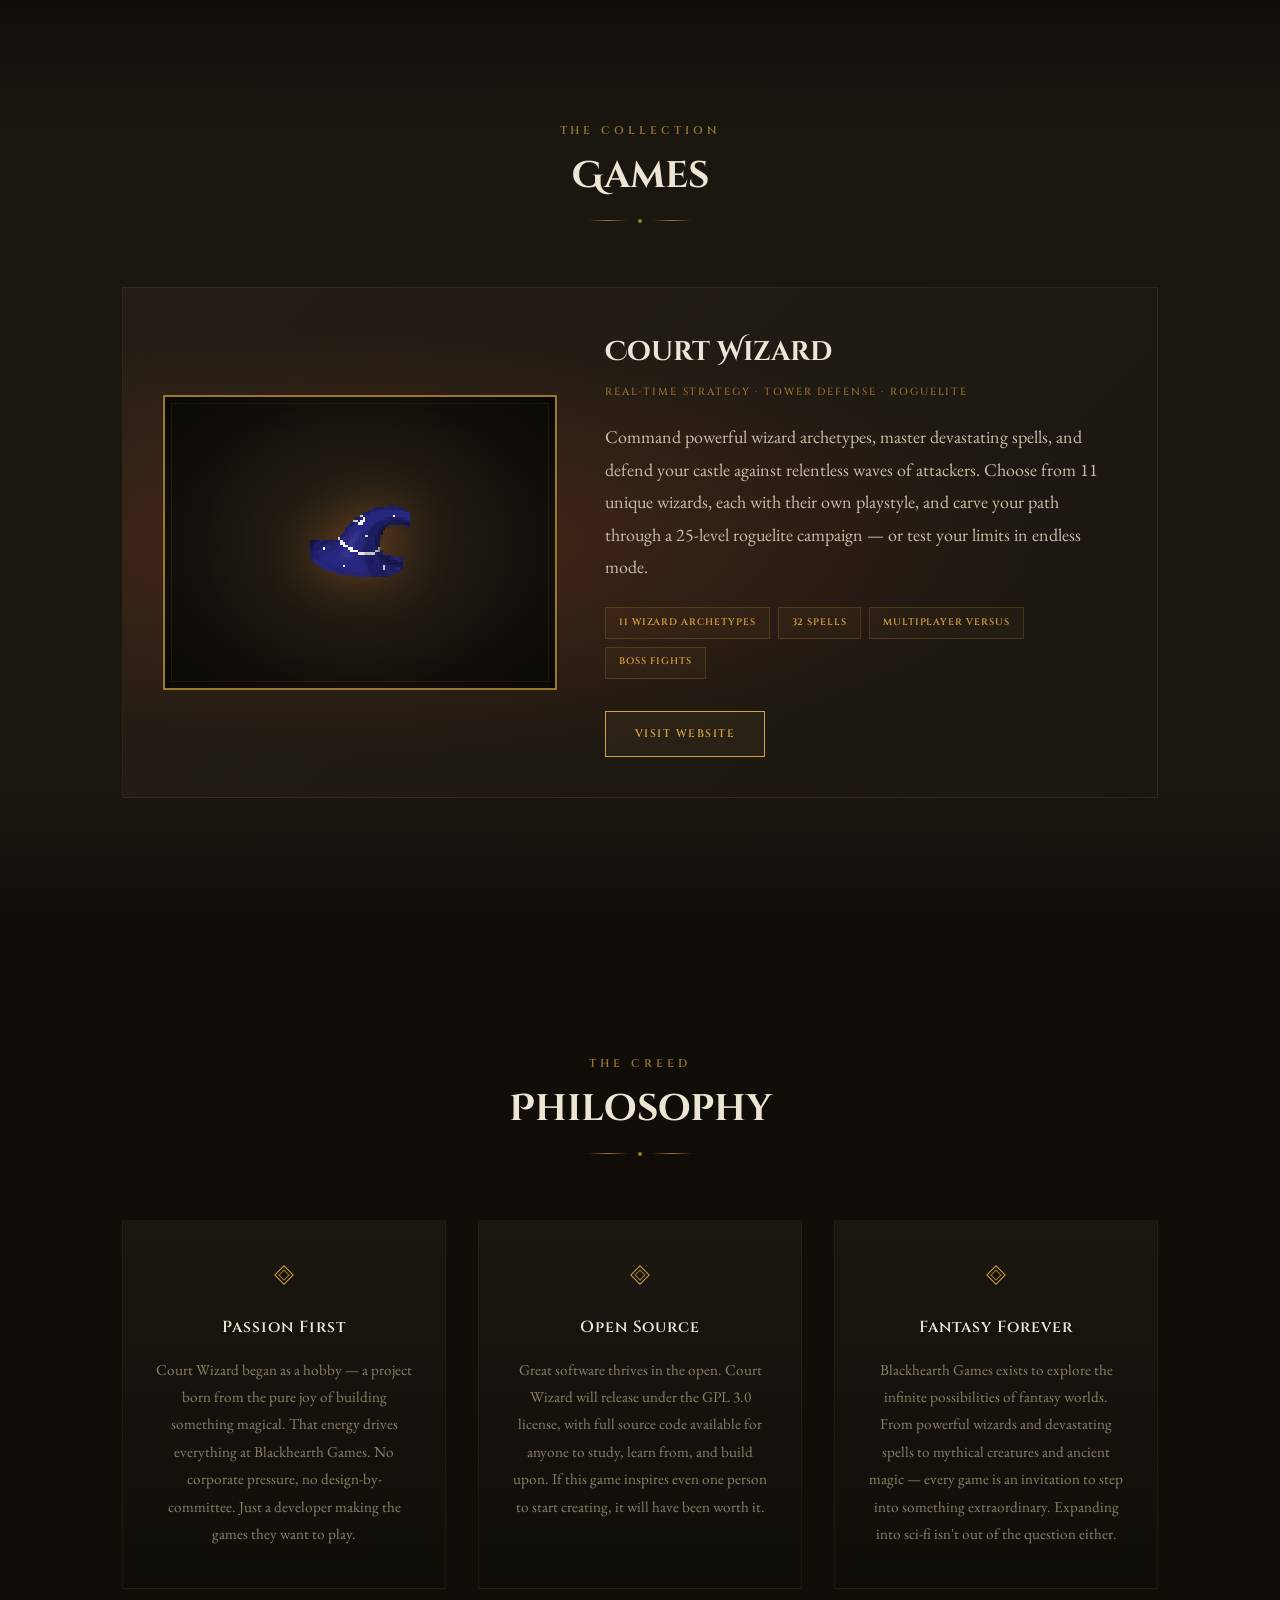
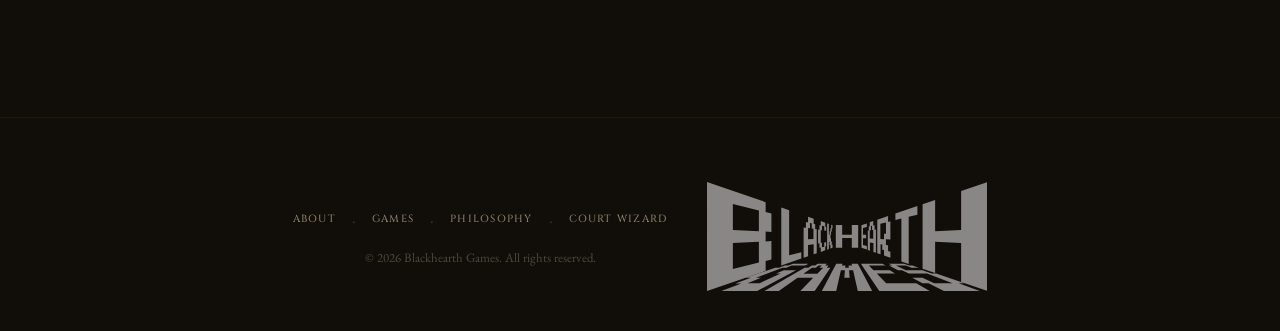
==== commit 19c60f22: "Update hero tagline and revert nav to text logo" ====
--- a/index.html
+++ b/index.html
@@ -58,7 +58,7 @@
 
     <div class="hero__content">
       <img src="images/blackhearth_logo.svg" alt="Blackhearth Games" class="hero__logo" width="500" height="112">
-      <p class="hero__tagline">This is where adventures start</p>
+      <p class="hero__tagline">Venture forth</p>
       <div class="hero__ornament">
         <span class="hero__ornament-line"></span>
         <span class="hero__ornament-diamond"></span>
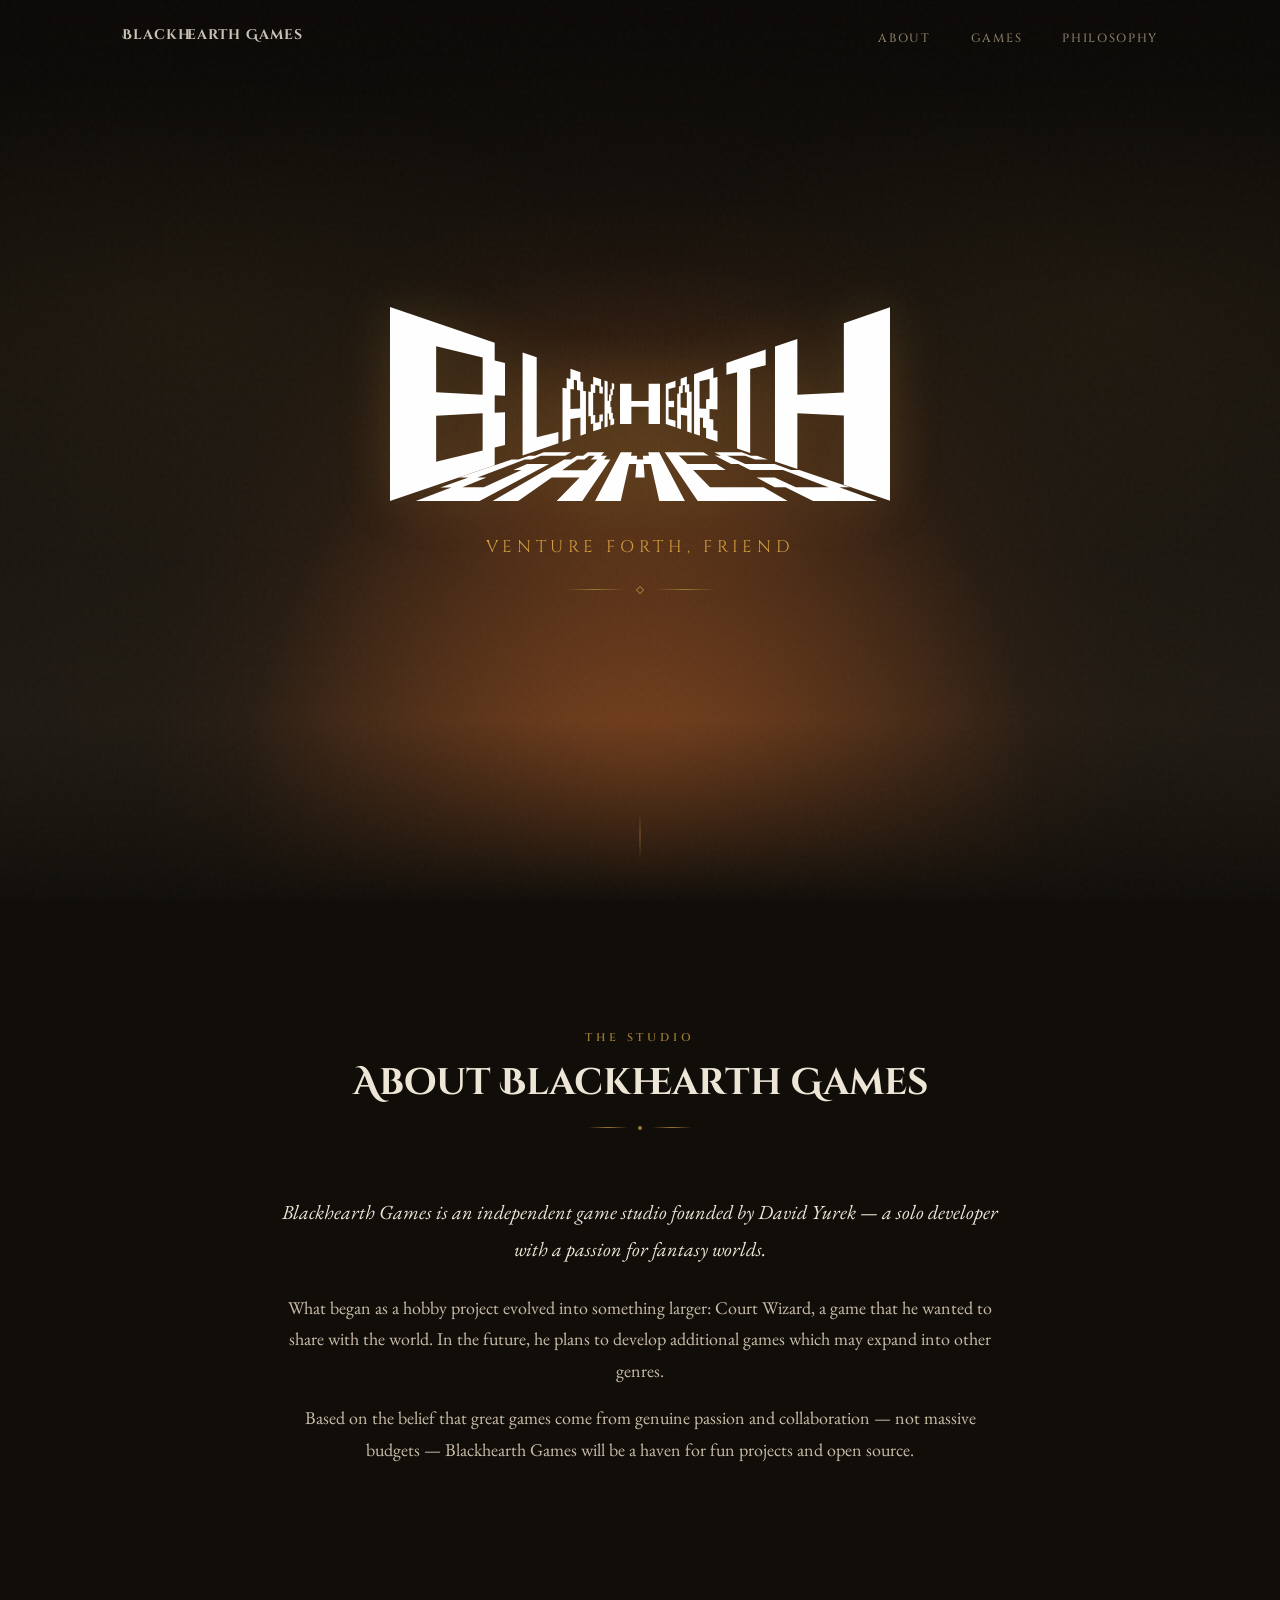
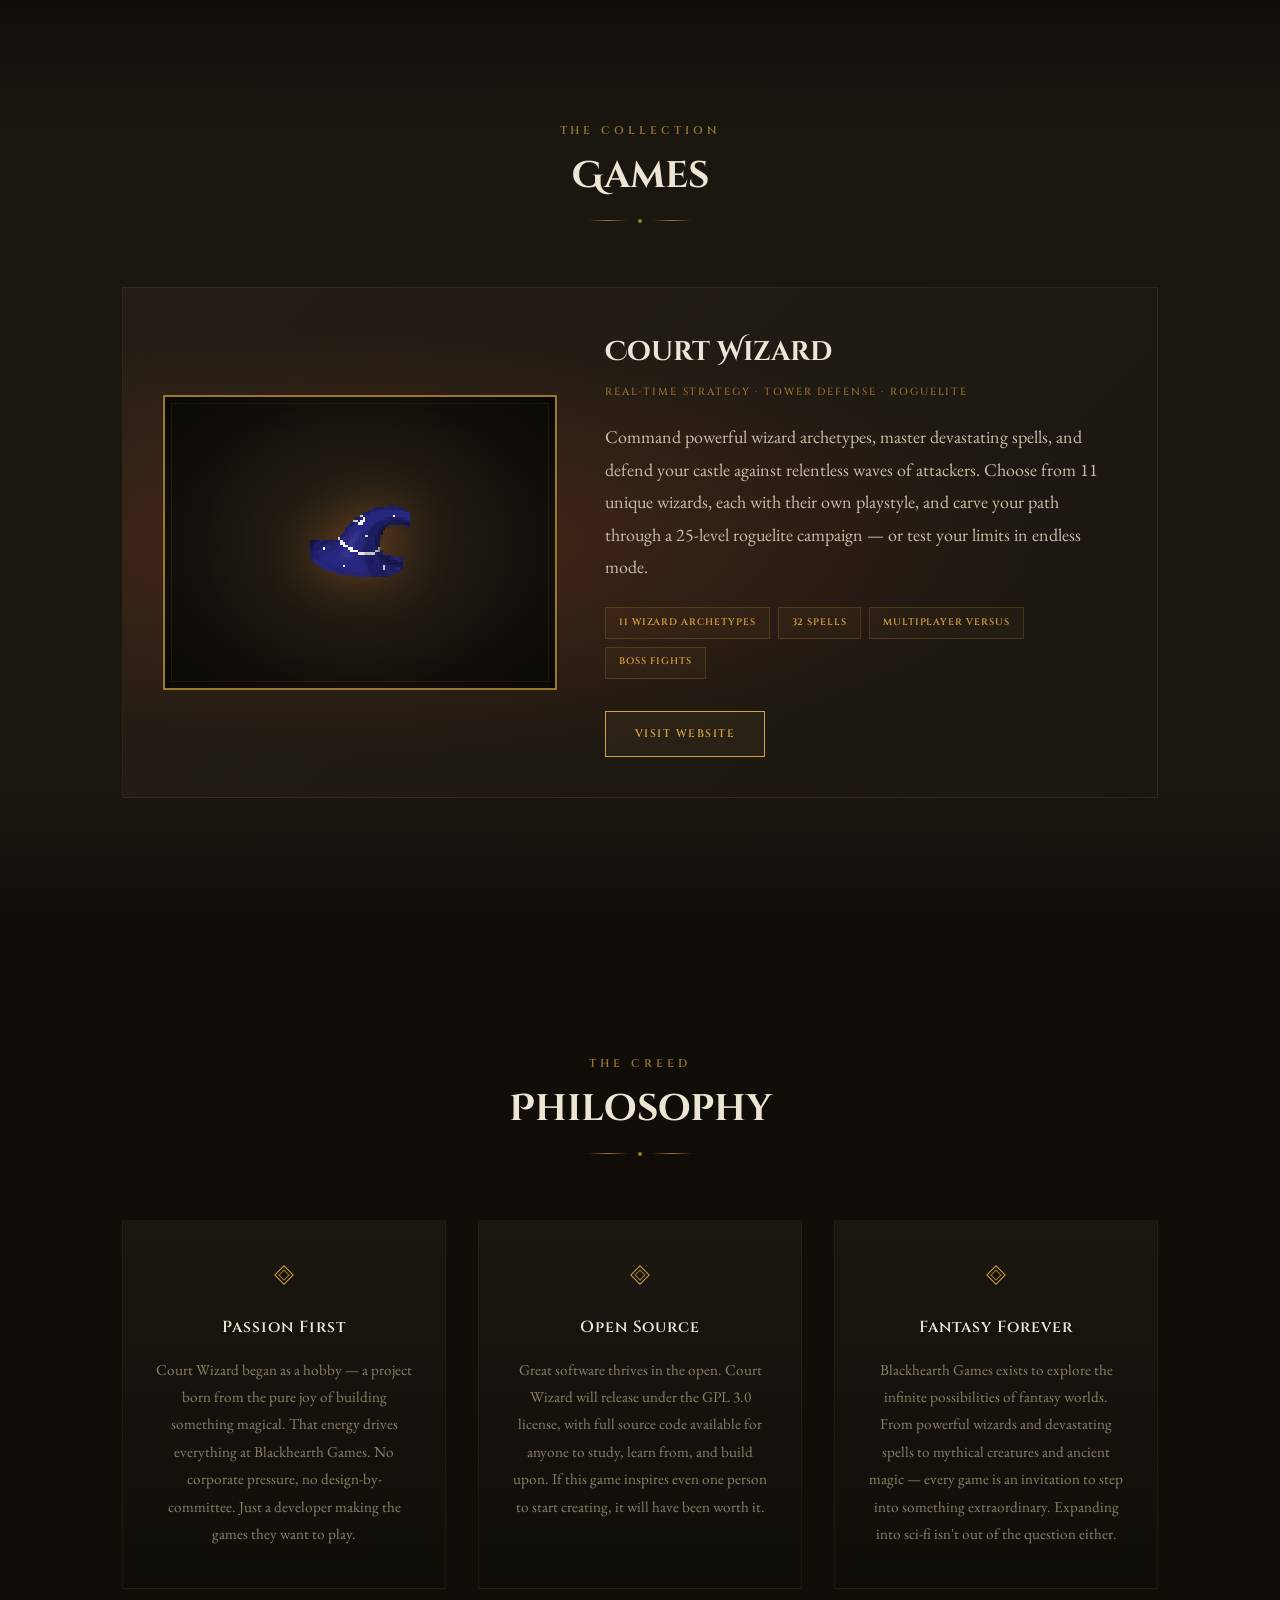
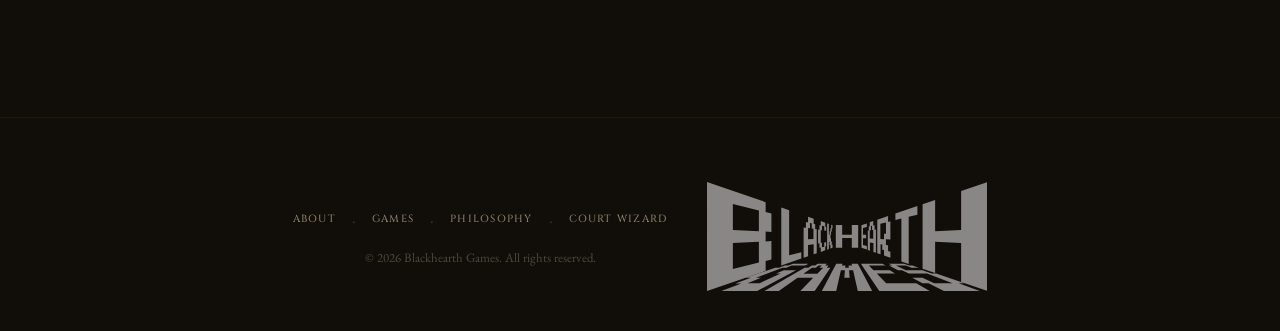
==== commit 63cdd128: "Update hero tagline" ====
--- a/index.html
+++ b/index.html
@@ -58,7 +58,7 @@
 
     <div class="hero__content">
       <img src="images/blackhearth_logo.svg" alt="Blackhearth Games" class="hero__logo" width="500" height="112">
-      <p class="hero__tagline">Venture forth</p>
+      <p class="hero__tagline">Venture forth, friend</p>
       <div class="hero__ornament">
         <span class="hero__ornament-line"></span>
         <span class="hero__ornament-diamond"></span>
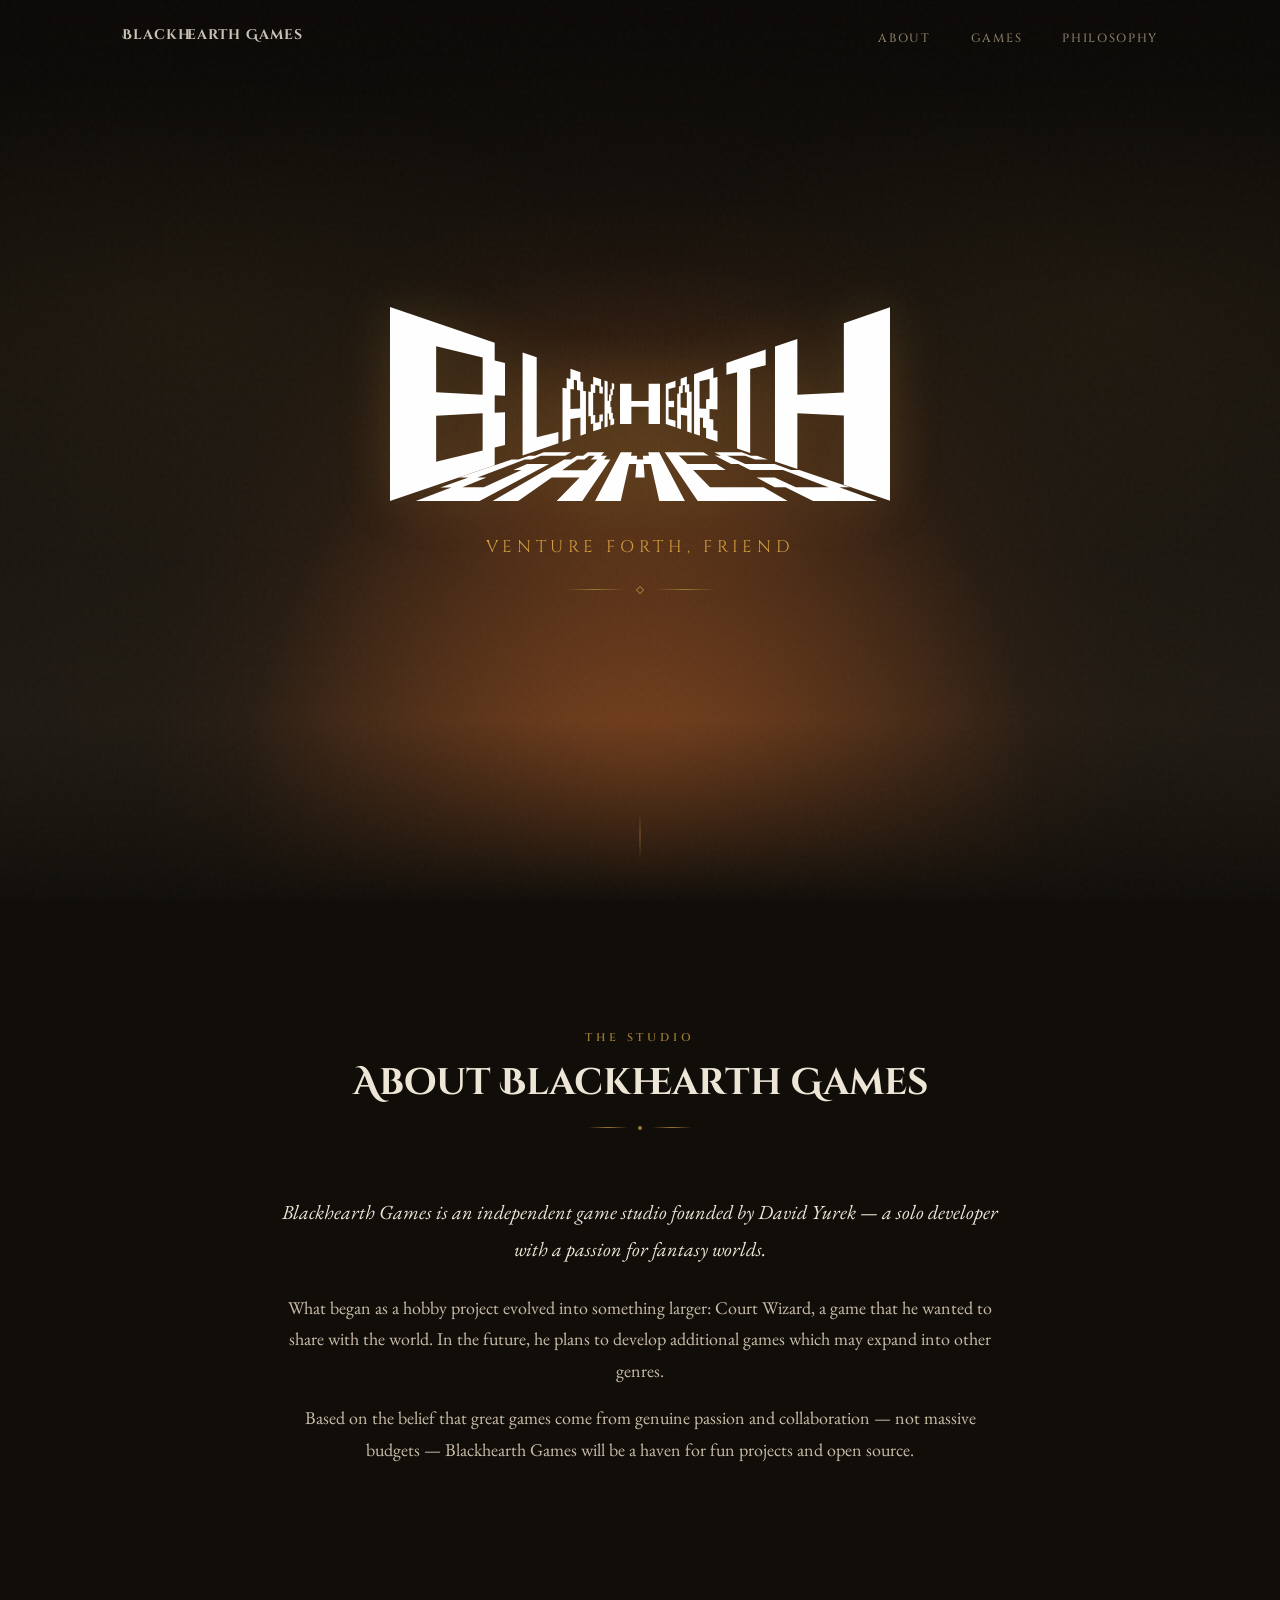
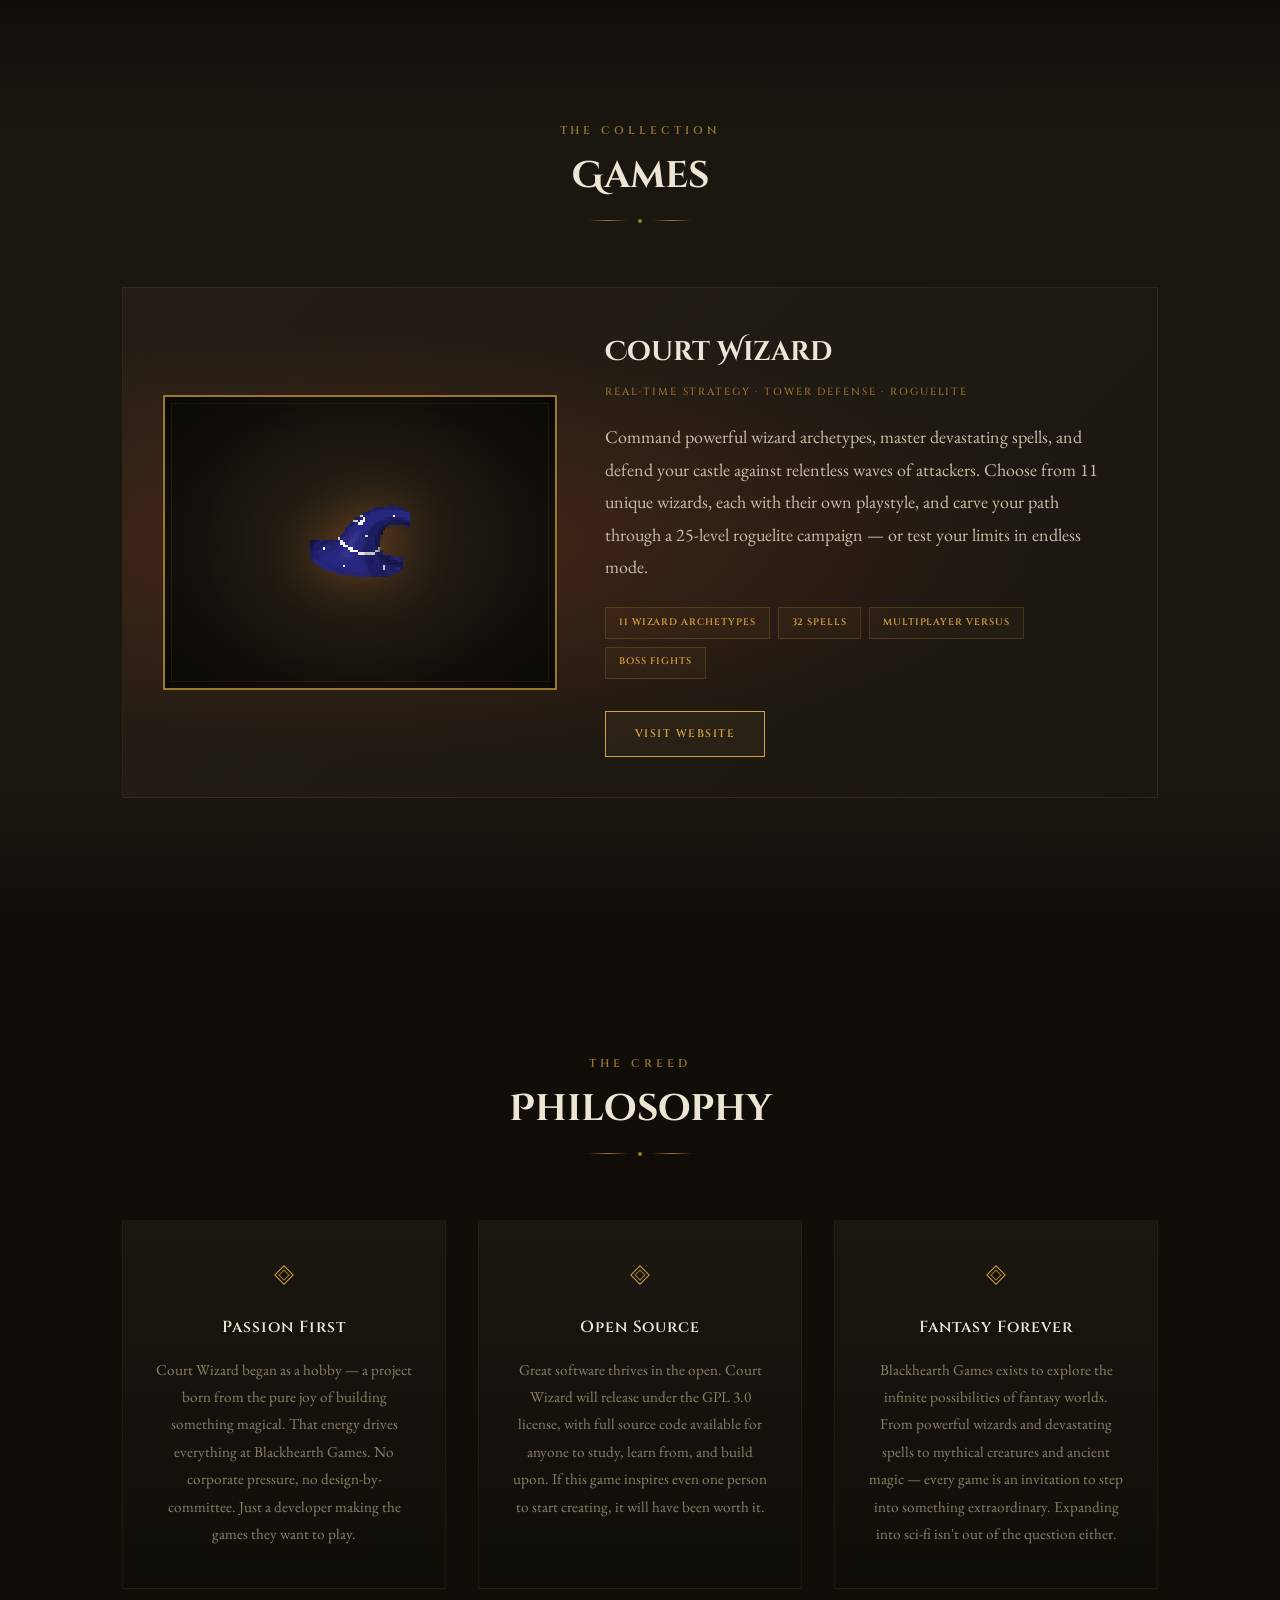
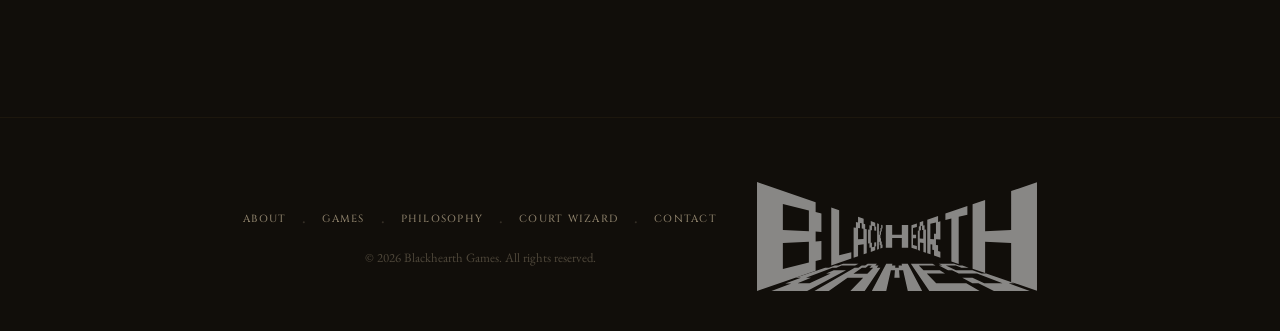
==== commit 5c39e7fa: "Add Contact link to footer" ====
--- a/index.html
+++ b/index.html
@@ -178,6 +178,8 @@
             <a href="#philosophy">Philosophy</a>
             <span class="footer__dot" aria-hidden="true">&middot;</span>
             <a href="https://courtwizard.blackhearthgames.com" target="_blank" rel="noopener">Court Wizard</a>
+            <span class="footer__dot" aria-hidden="true">&middot;</span>
+            <a href="mailto:support@blackhearthgames.com">Contact</a>
           </nav>
           <p class="footer__copy">&copy; 2026 Blackhearth Games. All rights reserved.</p>
         </div>
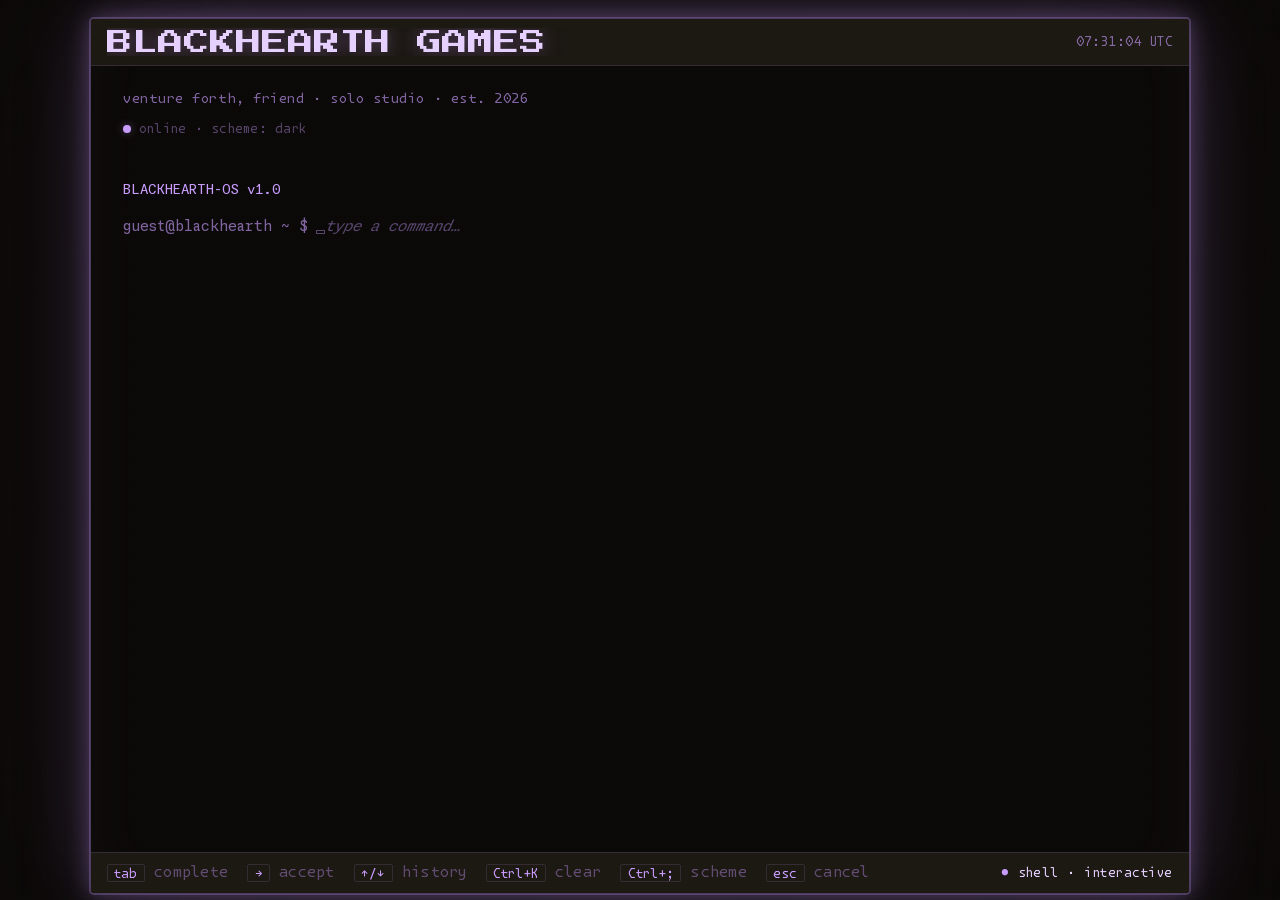
==== commit 75097d28: "Redesign studio site as a terminal-style REPL A single-screen, command-driven interface for the stud" ====
--- a/index.html
+++ b/index.html
@@ -2,194 +2,209 @@
 <html lang="en">
 <head>
   <meta charset="UTF-8">
-  <meta name="viewport" content="width=device-width, initial-scale=1.0">
-  <title>Blackhearth Games &mdash; Fantasy Games Forged in Code</title>
-  <meta name="description" content="Independent game studio crafting immersive fantasy experiences. Home of Court Wizard, a real-time strategy tower defense roguelite.">
+  <meta name="viewport" content="width=device-width, initial-scale=1.0, viewport-fit=cover">
+  <meta name="theme-color" content="#0b0907">
+
+  <title>Blackhearth Games &mdash; terminal</title>
+  <meta name="description" content="An independent fantasy game studio. Type a command to learn more &mdash; about, games, ethos, contact.">
+
   <meta property="og:title" content="Blackhearth Games">
-  <meta property="og:description" content="Independent game studio crafting immersive fantasy experiences.">
+  <meta property="og:description" content="An independent fantasy game studio. Home of Court Wizard.">
   <meta property="og:type" content="website">
   <meta property="og:url" content="https://blackhearthgames.com">
-  <link rel="preconnect" href="https://fonts.googleapis.com">
-  <link rel="preconnect" href="https://fonts.gstatic.com" crossorigin>
-  <link href="https://fonts.googleapis.com/css2?family=Cinzel+Decorative:wght@400;700;900&family=Cinzel:wght@400;500;600;700&family=EB+Garamond:ital,wght@0,400..800;1,400..800&display=swap" rel="stylesheet">
-  <link rel="stylesheet" href="css/styles.css">
+
+  <meta name="twitter:card" content="summary">
+  <meta name="twitter:title" content="Blackhearth Games">
+  <meta name="twitter:description" content="An independent fantasy game studio. Home of Court Wizard.">
+
+  <link rel="icon" type="image/svg+xml" href="images/blackhearth_logo.svg">
+  <link rel="alternate icon" type="image/png" href="images/blackhearth_logo.png">
+  <link rel="apple-touch-icon" href="images/blackhearth_logo.png">
+
+  <link rel="preload" as="font" type="font/woff2" href="fonts/MonaspaceNeon-Var.woff2" crossorigin>
+  <link rel="preload" as="font" type="font/woff2" href="fonts/MonaspaceKrypton-Var.woff2" crossorigin>
+  <link rel="preload" as="font" type="font/woff2" href="fonts/PressStart2P-Regular.woff2" crossorigin>
+
+  <link rel="stylesheet" href="css/styles.css?v=49">
+
+  <script>
+    // Restore the user's color scheme synchronously to prevent a dark/light flash
+    // on first paint. The .has-js class is added by main.js (not here) so that
+    // any failure to load/parse main.js cleanly falls back to the static layout
+    // instead of leaving the user with hidden panes and a disabled prompt.
+    try {
+      var s = localStorage.getItem('bh.scheme');
+      if (s && JSON.parse(s) === 'light') document.documentElement.setAttribute('data-scheme', 'light');
+    } catch (e) { /* localStorage blocked — defaults are fine */ }
+  </script>
 </head>
 <body>
 
-  <a href="#main" class="skip-link">Skip to main content</a>
-
-  <!-- ====== NAVIGATION ====== -->
-  <nav class="nav" id="nav" aria-label="Primary navigation">
-    <div class="nav__inner">
-      <a href="/" class="nav__logo">Blackhearth Games</a>
-      <input type="checkbox" id="nav-toggle" class="nav__toggle" aria-label="Toggle navigation menu">
-      <label for="nav-toggle" class="nav__hamburger" aria-hidden="true">
-        <span></span><span></span><span></span>
-      </label>
-      <ul class="nav__links">
-        <li><a href="#about">About</a></li>
-        <li><a href="#games">Games</a></li>
-        <li><a href="#philosophy">Philosophy</a></li>
-      </ul>
-    </div>
-  </nav>
-
-  <!-- ====== HERO ====== -->
-  <section class="hero" id="hero">
-    <div class="hero__tavern" aria-hidden="true">
-      <div class="hero__hearth-glow"></div>
-    </div>
-
-    <!-- Ember particles -->
-    <div class="hero__embers" aria-hidden="true">
-      <span class="ember"></span>
-      <span class="ember"></span>
-      <span class="ember"></span>
-      <span class="ember"></span>
-      <span class="ember"></span>
-      <span class="ember"></span>
-      <span class="ember"></span>
-      <span class="ember"></span>
-      <span class="ember"></span>
-      <span class="ember"></span>
-      <span class="ember"></span>
-      <span class="ember"></span>
-    </div>
-
-    <div class="hero__content">
-      <img src="images/blackhearth_logo.svg" alt="Blackhearth Games" class="hero__logo" width="500" height="112">
-      <p class="hero__tagline">Venture forth, friend</p>
-      <div class="hero__ornament">
-        <span class="hero__ornament-line"></span>
-        <span class="hero__ornament-diamond"></span>
-        <span class="hero__ornament-line"></span>
-      </div>
-    </div>
-
-    <div class="hero__scroll-cue" aria-hidden="true">
-      <span class="hero__scroll-line"></span>
-    </div>
-  </section>
-
-  <main id="main">
-
-    <!-- ====== ABOUT ====== -->
-    <section class="section about" id="about">
-      <div class="container">
-        <div class="section__header" data-reveal>
-          <span class="section__label">The Studio</span>
-          <h2 class="section__title">About Blackhearth Games</h2>
-          <div class="section__ornament" aria-hidden="true">
-            <span class="ornament-line"></span>
-            <span class="ornament-dot"></span>
-            <span class="ornament-line"></span>
+  <a href="#prompt" class="skip-link">Skip to the prompt</a>
+
+  <!-- ====== TERMINAL WINDOW ====== -->
+  <div class="window" role="presentation">
+
+    <!-- Title bar -->
+    <header class="window__chrome window__chrome--top">
+      <h1 class="window__wordmark">BLACKHEARTH GAMES</h1>
+      <div class="window__controls">
+        <span class="window__clock repl-only" data-clock>--:--:-- UTC</span>
+      </div>
+    </header>
+
+    <main class="window__body" id="main">
+
+      <!-- ====== IDENTITY STRIP (always visible above the buffer) ====== -->
+      <section class="identity" aria-label="Studio identity">
+        <p class="identity__tag">venture forth, friend &middot; solo studio &middot; est. 2026</p>
+        <p class="identity__status">
+          <span class="led" aria-hidden="true"></span>
+          <span data-status-line>online &middot; scheme: dark</span>
+        </p>
+
+        <p class="identity__welcome static-only">
+          <span class="prompt-glyph">&gt;</span> welcome. this is the plain-text version &mdash; everything below is the studio in static form. <a href="#about">begin with the bio</a>, or scroll.
+        </p>
+      </section>
+
+      <!-- ====== OUTPUT BUFFER + INLINE PROMPT ====== -->
+      <div
+        class="buffer repl-only"
+        data-buffer
+        role="log"
+        aria-live="polite"
+        aria-atomic="false"
+        aria-relevant="additions"
+        aria-label="Command output"
+      >
+        <!-- ====== PROMPT FORM (last child — pushed down by output; sticks to visible bottom when scrolled up) ====== -->
+        <form class="prompt" data-prompt-form id="prompt" aria-label="Terminal prompt">
+          <label class="prompt__line">
+            <span class="prompt__head" aria-hidden="true">guest@blackhearth ~ $</span>
+            <span class="vh">type a command</span>
+            <span class="prompt__field">
+              <span class="prompt__mirror" data-prompt-mirror aria-hidden="true"><span class="prompt__before" data-prompt-before></span><span class="prompt__caret" data-prompt-caret></span><span class="prompt__after" data-prompt-after></span><span class="prompt__ghost" data-prompt-ghost></span><span class="prompt__placeholder" data-prompt-placeholder>type a command…</span></span>
+              <input
+                type="text"
+                class="prompt__input"
+                data-prompt-input
+                autocomplete="off"
+                autocapitalize="off"
+                autocorrect="off"
+                spellcheck="false"
+                placeholder="type a command…"
+                disabled
+                aria-label="terminal prompt — type a command and press enter"
+              >
+            </span>
+          </label>
+        </form>
+      </div>
+
+      <!-- ====== STATIC PANES — source of truth, cloned into buffer by JS ====== -->
+      <!-- Visible without JS; hidden when .has-js is present (CSS) -->
+
+      <section id="about" class="pane" data-pane="about" aria-label="About Blackhearth Games">
+        <h2 class="pane__title">about</h2>
+        <dl class="kv">
+          <div class="kv__row"><dt>founder</dt><dd>David Yurek</dd></div>
+          <div class="kv__row"><dt>founded</dt><dd>2026</dd></div>
+          <div class="kv__row"><dt>based</dt><dd>a small workshop on the internet</dd></div>
+          <div class="kv__row"><dt>current</dt><dd>Court Wizard &mdash; RTS / tower defense / roguelite</dd></div>
+          <div class="kv__row"><dt>license</dt><dd>this site under MIT &middot; games licensed individually</dd></div>
+          <div class="kv__row"><dt>ethos</dt><dd>passion-first &middot; source-open &middot; no design-by-committee</dd></div>
+        </dl>
+        <p class="prose">David is a solo developer building the fantasy games he wants to play. Court Wizard began as a hobby project. it grew. it is now a thing worth sharing.</p>
+        <p class="prose">Blackhearth Games is the workshop where Court Wizard &mdash; and whatever comes next &mdash; gets made in the open.</p>
+        <p class="chip-row">
+          <a class="chip chip--small" href="#games" data-cmd="games"><span class="chip__arrow" aria-hidden="true">&rsaquo;</span><span class="chip__label">the games</span><span class="chip__cmd" aria-hidden="true">games</span></a>
+          <a class="chip chip--small" href="#ethos" data-cmd="ethos"><span class="chip__arrow" aria-hidden="true">&rsaquo;</span><span class="chip__label">the ethos</span><span class="chip__cmd" aria-hidden="true">ethos</span></a>
+          <a class="chip chip--small" href="#contact" data-cmd="contact"><span class="chip__arrow" aria-hidden="true">&rsaquo;</span><span class="chip__label">say hello</span><span class="chip__cmd" aria-hidden="true">contact</span></a>
+        </p>
+      </section>
+
+      <section id="games" class="pane" data-pane="games" aria-label="Games">
+        <h2 class="pane__title">games</h2>
+        <p class="pane__subhead">in flight</p>
+        <div class="game">
+          <p class="game__head"><span class="arrow">&rarr;</span> <strong>court wizard</strong>&emsp;<em>real-time strategy &middot; tower defense &middot; roguelite</em></p>
+          <p class="game__body">11 wizard archetypes &middot; 32 spells &middot; multiplayer versus &middot; boss fights<br>a 25-level campaign &middot; endless mode for those who want to die further.</p>
+          <p class="chip-row">
+            <a class="chip chip--small" href="https://courtwizard.blackhearthgames.com" target="_blank" rel="noopener noreferrer"><span class="chip__arrow" aria-hidden="true">&rsaquo;</span><span class="chip__label">play court wizard</span></a>
+          </p>
+        </div>
+        <p class="pane__footer"><span class="dim">archived:</span> none yet.<br><span class="dim">forthcoming:</span> trust the process.</p>
+      </section>
+
+      <section id="ethos" class="pane" data-pane="ethos" aria-label="Studio ethos">
+        <h2 class="pane__title">ethos</h2>
+        <dl class="ethos">
+          <div class="ethos__row">
+            <dt><span class="arrow">--&rarr;</span> passion first</dt>
+            <dd>no corporate roadmap. no design-by-committee. a developer making the games they want to play.</dd>
           </div>
-        </div>
-        <div class="about__content" data-reveal>
-          <p class="about__lead">Blackhearth Games is an independent game studio founded by David Yurek &mdash; a solo developer with a passion for fantasy worlds.</p>
-          <p>What began as a hobby project evolved into something larger: Court Wizard, a game that he wanted to share with the world. In the future, he plans to develop additional games which may expand into other genres.</p>
-          <p>Based on the belief that great games come from genuine passion and collaboration &mdash; not massive budgets &mdash; Blackhearth Games will be a haven for fun projects and open source.</p>
-        </div>
-      </div>
-    </section>
-
-    <!-- ====== GAMES ====== -->
-    <section class="section games" id="games">
-      <div class="container">
-        <div class="section__header" data-reveal>
-          <span class="section__label">The Collection</span>
-          <h2 class="section__title">Games</h2>
-          <div class="section__ornament" aria-hidden="true">
-            <span class="ornament-line"></span>
-            <span class="ornament-dot"></span>
-            <span class="ornament-line"></span>
+          <div class="ethos__row">
+            <dt><span class="arrow">--&rarr;</span> open by default</dt>
+            <dd>Court Wizard releases under GPL-3.0 with full source. future games will pick the license that fits each project. if any of this inspires one person to start creating, the work was worth it.</dd>
           </div>
-        </div>
-
-        <div class="game-card" data-reveal>
-          <div class="game-card__frame">
-            <div class="game-card__art">
-              <img src="images/logo.png" alt="Court Wizard logo" class="game-card__logo" width="120" height="120">
-            </div>
+          <div class="ethos__row">
+            <dt><span class="arrow">--&rarr;</span> fantasy forever</dt>
+            <dd>wizards. devastating spells. mythical creatures. ancient magic. and occasionally &mdash; when the mood strikes &mdash; sci-fi. fantasy is a wide door.</dd>
           </div>
-          <div class="game-card__info">
-            <h3 class="game-card__title">Court Wizard</h3>
-            <span class="game-card__genre">Real-Time Strategy &middot; Tower Defense &middot; Roguelite</span>
-            <p class="game-card__desc">Command powerful wizard archetypes, master devastating spells, and defend your castle against relentless waves of attackers. Choose from 11 unique wizards, each with their own playstyle, and carve your path through a 25-level roguelite campaign &mdash; or test your limits in endless mode.</p>
-            <div class="game-card__features">
-              <span>11 Wizard Archetypes</span>
-              <span>32 Spells</span>
-              <span>Multiplayer Versus</span>
-              <span>Boss Fights</span>
-            </div>
-            <div class="game-card__actions">
-              <a href="https://courtwizard.blackhearthgames.com" class="btn btn--gold" target="_blank" rel="noopener">Visit Website</a>
-            </div>
-          </div>
-        </div>
-      </div>
-    </section>
-
-    <!-- ====== PHILOSOPHY ====== -->
-    <section class="section philosophy" id="philosophy">
-      <div class="container">
-        <div class="section__header" data-reveal>
-          <span class="section__label">The Creed</span>
-          <h2 class="section__title">Philosophy</h2>
-          <div class="section__ornament" aria-hidden="true">
-            <span class="ornament-line"></span>
-            <span class="ornament-dot"></span>
-            <span class="ornament-line"></span>
-          </div>
-        </div>
-
-        <div class="philosophy__grid">
-          <div class="philosophy__card" data-reveal>
-            <div class="philosophy__icon" aria-hidden="true"></div>
-            <h3 class="philosophy__heading">Passion First</h3>
-            <p>Court Wizard began as a hobby &mdash; a project born from the pure joy of building something magical. That energy drives everything at Blackhearth Games. No corporate pressure, no design-by-committee. Just a developer making the games they want to play.</p>
-          </div>
-          <div class="philosophy__card" data-reveal>
-            <div class="philosophy__icon" aria-hidden="true"></div>
-            <h3 class="philosophy__heading">Open Source</h3>
-            <p>Great software thrives in the open. Court Wizard will release under the GPL 3.0 license, with full source code available for anyone to study, learn from, and build upon. If this game inspires even one person to start creating, it will have been worth it.</p>
-          </div>
-          <div class="philosophy__card" data-reveal>
-            <div class="philosophy__icon" aria-hidden="true"></div>
-            <h3 class="philosophy__heading">Fantasy Forever</h3>
-            <p>Blackhearth Games exists to explore the infinite possibilities of fantasy worlds. From powerful wizards and devastating spells to mythical creatures and ancient magic &mdash; every game is an invitation to step into something extraordinary. Expanding into sci-fi isn't out of the question either.</p>
-          </div>
-        </div>
-      </div>
-    </section>
-
-  </main>
-
-  <!-- ====== FOOTER ====== -->
-  <footer class="footer">
-    <div class="container">
-      <div class="footer__inner">
-        <div class="footer__text">
-          <nav class="footer__nav" aria-label="Footer navigation">
-            <a href="#about">About</a>
-            <span class="footer__dot" aria-hidden="true">&middot;</span>
-            <a href="#games">Games</a>
-            <span class="footer__dot" aria-hidden="true">&middot;</span>
-            <a href="#philosophy">Philosophy</a>
-            <span class="footer__dot" aria-hidden="true">&middot;</span>
-            <a href="https://courtwizard.blackhearthgames.com" target="_blank" rel="noopener">Court Wizard</a>
-            <span class="footer__dot" aria-hidden="true">&middot;</span>
-            <a href="mailto:support@blackhearthgames.com">Contact</a>
-          </nav>
-          <p class="footer__copy">&copy; 2026 Blackhearth Games. All rights reserved.</p>
-        </div>
-        <a href="#" class="footer__brand" aria-label="Blackhearth Games">
-          <img src="images/blackhearth_logo.svg" alt="Blackhearth Games" class="footer__logo" width="280" height="63">
-        </a>
-      </div>
-    </div>
-  </footer>
-
-  <script src="js/main.js"></script>
+        </dl>
+      </section>
+
+      <section id="contact" class="pane" data-pane="contact" aria-label="Contact">
+        <h2 class="pane__title">say hello</h2>
+        <p class="contact__addr"><a href="mailto:support@blackhearthgames.com?subject=hello%20from%20blackhearth">support@blackhearthgames.com</a></p>
+        <p class="prose">we read everything. we usually reply.</p>
+        <p class="chip-row">
+          <a class="chip chip--small" href="mailto:support@blackhearthgames.com?subject=hello%20from%20blackhearth">
+            <span class="chip__arrow" aria-hidden="true">&rsaquo;</span>
+            <span class="chip__label">compose</span>
+          </a>
+        </p>
+      </section>
+
+      <!-- ====== MOBILE NAV (chips replace the prompt on small touch screens) ====== -->
+      <nav class="chips chips--mobile repl-only" aria-label="Navigation" data-mobile-nav>
+        <button type="button" class="chip" data-cmd="about"><span class="chip__arrow" aria-hidden="true">&rsaquo;</span><span class="chip__label">about</span></button>
+        <button type="button" class="chip" data-cmd="games"><span class="chip__arrow" aria-hidden="true">&rsaquo;</span><span class="chip__label">games</span></button>
+        <button type="button" class="chip" data-cmd="ethos"><span class="chip__arrow" aria-hidden="true">&rsaquo;</span><span class="chip__label">ethos</span></button>
+        <button type="button" class="chip" data-cmd="contact"><span class="chip__arrow" aria-hidden="true">&rsaquo;</span><span class="chip__label">contact</span></button>
+        <button type="button" class="chip chip--icon" data-cmd="scheme" aria-label="toggle light/dark"><span class="chip__arrow" aria-hidden="true">&rsaquo;</span><span class="chip__label" data-scheme-icon>&#9790;</span></button>
+      </nav>
+
+      <!-- ====== STATIC FOOTER (no-JS only) ====== -->
+      <footer class="static-footer static-only" aria-label="Site footer">
+        <p>
+          <a href="mailto:support@blackhearthgames.com?subject=hello%20from%20blackhearth">support@blackhearthgames.com</a>
+          &middot; <a href="https://courtwizard.blackhearthgames.com" target="_blank" rel="noopener noreferrer">court wizard</a>
+        </p>
+        <p class="dim">&copy; 2026 Blackhearth Games &middot; site under MIT &middot; games licensed individually &middot; made in the open</p>
+      </footer>
+
+    </main>
+
+    <!-- Status bar -->
+    <footer class="window__chrome window__chrome--bottom repl-only" aria-hidden="true">
+      <div class="legend">
+        <span><kbd>tab</kbd> complete</span>
+        <span><kbd>&rarr;</kbd> accept</span>
+        <span><kbd>&uarr;/&darr;</kbd> history</span>
+        <span><kbd data-clear-key>&#8984;K</kbd> clear</span>
+        <span><kbd data-scheme-key>&#8984;;</kbd> scheme</span>
+        <span><kbd>esc</kbd> cancel</span>
+      </div>
+      <div class="legend legend--mobile">
+        <span>tap a chip above to navigate &middot; <kbd>&#9790;</kbd> toggles light/dark</span>
+      </div>
+      <div class="legend__status">shell &middot; interactive</div>
+    </footer>
+
+  </div>
+
+  <script src="js/main.js?v=53"></script>
 </body>
 </html>
--- a/css/styles.css
+++ b/css/styles.css
@@ -1,1076 +1,922 @@
 /* ==========================================================================
-   BLACKHEARTH GAMES — Studio Website
-   Fantasy tavern aesthetic — warm, cozy, where adventures begin
-   ========================================================================== */
-
-/* ===== RESET & BASE ===== */
-*,
-*::before,
-*::after {
+   BLACKHEARTH GAMES — wizard's grimoire terminal
+   ember-default; phosphor / arcane / parchment alternates
+   ========================================================================== */
+
+/* ===== FONTS ===== */
+@font-face {
+  font-family: 'Press Start 2P';
+  src: url('../fonts/PressStart2P-Regular.woff2') format('woff2');
+  font-weight: 400;
+  font-style: normal;
+  font-display: swap;
+}
+
+@font-face {
+  font-family: 'Monaspace Krypton';
+  src: url('../fonts/MonaspaceKrypton-Var.woff2') format('woff2-variations');
+  font-weight: 200 800;
+  font-style: oblique 0deg 11deg;
+  font-display: swap;
+}
+
+@font-face {
+  font-family: 'Monaspace Neon';
+  src: url('../fonts/MonaspaceNeon-Var.woff2') format('woff2-variations');
+  font-weight: 200 800;
+  font-style: oblique 0deg 11deg;
+  font-display: swap;
+}
+
+/* ===== RESET ===== */
+*, *::before, *::after {
   margin: 0;
   padding: 0;
   box-sizing: border-box;
 }
 
+/* ===== TOKENS — arcane (default) ===== */
 :root {
-  /* Depth palette — tavern darkness, warm charcoal & timber */
-  --void: #0a0806;
-  --abyss: #110e0a;
-  --obsidian: #1a1610;
-  --shadow: #241e16;
-  --dusk: #302820;
-  --iron: #3c3228;
-
-  /* Gold spectrum — candlelight & firelight */
-  --gold: #d4a040;
-  --gold-bright: #f0d080;
-  --gold-dim: #9a7830;
-  --gold-pale: rgba(212, 160, 64, 0.10);
-  --gold-glow: rgba(212, 160, 64, 0.25);
-
-  /* Hearth spectrum — the fireplace */
-  --hearth: #b84820;
-  --hearth-bright: #d46030;
-  --hearth-glow: rgba(184, 72, 32, 0.25);
-
-  /* Ember spectrum — sparks from the fire */
-  --ember: #d07028;
-  --ember-dim: #905018;
-  --ember-glow: rgba(208, 112, 40, 0.25);
-
-  /* Text hierarchy — parchment tones */
-  --text-bright: #ede5d6;
-  --text-body: #c8bca8;
-  --text-muted: #8a7e68;
-
-  /* Layout tokens */
+  --bg: #0b0907;
+  --bg-elevated: #14110d;
+  --bg-deep: #07050300;
+  --chrome: #1c1812;
+  --rule: rgba(200, 156, 255, 0.14);
+  --rule-strong: rgba(200, 156, 255, 0.28);
+
+  /* foreground hue — themed axis */
+  --fg: #c89cff;
+  --fg-bright: #e6d0ff;
+  --fg-dim: rgba(200, 156, 255, 0.62);
+  --fg-faint: rgba(200, 156, 255, 0.22);
+  --fg-mute: rgba(200, 156, 255, 0.40);
+  --fg-glow: rgba(200, 156, 255, 0.35);
+
+  /* foreground hue numeric for canvas */
+  --fg-rgb: 200 156 255;
+
+  /* layout */
   --max-w: 1100px;
-  --nav-h: 72px;
-  --section-py: 8rem;
-  --section-px: 2rem;
-}
-
+  --pad-x: clamp(1.25rem, 3vw, 2rem);
+  --pad-y: clamp(1rem, 2.5vh, 1.75rem);
+
+  /* fonts — three named roles, no aliases. Anything using a font picks one
+     of these explicitly; never reach for legacy --font-mono or --font-chrome.
+     - --font-ui:       chrome, identity strip, legend, footer — Krypton (rounded UI)
+     - --font-terminal: prompt input, output buffer, command echo, panes — Neon (terminal)
+     - --font-pixel:    the BLACKHEARTH GAMES wordmark only — Press Start 2P
+  */
+  --font-ui: 'Monaspace Krypton', ui-monospace, SFMono-Regular, Menlo, Consolas, 'Liberation Mono', monospace;
+  --font-terminal: 'Monaspace Neon', ui-monospace, SFMono-Regular, Menlo, Consolas, 'Liberation Mono', monospace;
+  --font-pixel: 'Press Start 2P', 'Monaspace Krypton', ui-monospace, monospace;
+}
+
+/* light mode — milky-white lavender ground, near-black text, violet accents */
+:root[data-scheme="light"] {
+  --bg: #f1eaf7;
+  --bg-elevated: #e9dff0;
+  --chrome: #ddd0e8;
+  --rule: rgba(80, 50, 120, 0.22);
+  --rule-strong: rgba(80, 50, 120, 0.40);
+
+  --fg: #0d0a12;
+  --fg-bright: #000000;
+  --fg-dim: rgba(13, 10, 18, 0.72);
+  --fg-faint: rgba(13, 10, 18, 0.22);
+  --fg-mute: rgba(13, 10, 18, 0.50);
+  --fg-glow: rgba(120, 70, 200, 0.28);
+  --fg-rgb: 13 10 18;
+}
+
+/* ===== BASE ===== */
 html {
-  scroll-behavior: smooth;
   -webkit-text-size-adjust: 100%;
 }
 
 body {
-  font-family: 'EB Garamond', 'Georgia', serif;
-  font-size: 18px;
-  line-height: 1.75;
-  color: var(--text-body);
-  background: var(--abyss);
+  font-family: var(--font-ui);
+  font-size: 15px;
+  line-height: 1.55;
+  color: var(--fg);
+  background: var(--bg);
   overflow-x: hidden;
+  min-height: 100vh;
+  min-height: 100svh;
   -webkit-font-smoothing: antialiased;
   -moz-osx-font-smoothing: grayscale;
 }
 
-/* Film grain overlay */
-body::before {
-  content: '';
-  position: fixed;
-  inset: 0;
-  z-index: 9999;
-  pointer-events: none;
-  opacity: 0.025;
-  background-image: url("data:image/svg+xml,%3Csvg viewBox='0 0 256 256' xmlns='http://www.w3.org/2000/svg'%3E%3Cfilter id='n'%3E%3CfeTurbulence type='fractalNoise' baseFrequency='0.85' numOctaves='4' stitchTiles='stitch'/%3E%3C/filter%3E%3Crect width='100%25' height='100%25' filter='url(%23n)' opacity='1'/%3E%3C/svg%3E");
-}
-
-img {
-  max-width: 100%;
-  height: auto;
-  display: block;
+/* Inside the terminal (buffer + prompt + panes) use Monaspace Neon. */
+.buffer,
+.buffer .pane,
+.pane,
+.echo,
+.system,
+.system pre,
+.prompt,
+.prompt__head,
+.prompt__field {
+  font-family: var(--font-terminal);
+}
+
+::selection {
+  background: var(--fg);
+  color: var(--bg);
 }
 
 a {
-  color: var(--gold);
-  text-decoration: none;
-  transition: color 0.3s ease;
-}
-
+  color: var(--fg-bright);
+  text-decoration: underline;
+  text-decoration-color: var(--fg-faint);
+  text-underline-offset: 3px;
+  transition: text-decoration-color 0.2s ease;
+}
 a:hover {
-  color: var(--gold-bright);
-}
-
-::selection {
-  background: var(--gold);
-  color: var(--void);
-}
-
-/* Accessibility — skip link */
+  text-decoration-color: var(--fg);
+}
+
+button {
+  font: inherit;
+  color: inherit;
+  background: transparent;
+  border: 0;
+  cursor: pointer;
+}
+
+input {
+  font: inherit;
+  color: inherit;
+  background: transparent;
+  border: 0;
+  outline: none;
+}
+
+img { max-width: 100%; height: auto; display: block; }
+
+/* visually hidden — for screen-reader-only labels */
+.vh {
+  position: absolute;
+  width: 1px; height: 1px;
+  padding: 0; margin: -1px;
+  overflow: hidden;
+  clip: rect(0, 0, 0, 0);
+  white-space: nowrap;
+  border: 0;
+}
+
+/* skip link */
 .skip-link {
   position: absolute;
   top: -100%;
   left: 1rem;
   padding: 0.5rem 1rem;
-  background: var(--gold);
-  color: var(--void);
-  font-family: 'Cinzel', serif;
+  background: var(--fg);
+  color: var(--bg);
+  font-family: var(--font-ui);
   font-size: 0.85rem;
   z-index: 10000;
-  border-radius: 0 0 4px 4px;
-}
-
-.skip-link:focus {
-  top: 0;
-}
+  text-decoration: none;
+}
+.skip-link:focus { top: 0.5rem; }
 
 :focus-visible {
-  outline: 2px solid var(--gold);
+  outline: 2px solid var(--fg);
   outline-offset: 3px;
 }
 
-/* ===== LAYOUT ===== */
-.container {
+/* ==========================================================================
+   STATIC FALLBACK — visible without JS
+   When .has-js is on <html>, REPL chrome shows and static panes hide.
+   ========================================================================== */
+
+/* No-JS / default visible state */
+html:not(.has-js) .repl-only { display: none !important; }
+html:not(.has-js) .static-only { display: block; }
+html.has-js .static-only { display: none !important; }
+html:not(.has-js) [data-pane] { display: block !important; }
+
+html:not(.has-js) body {
+  display: block;
+  padding: 2.5rem 1.5rem;
+  max-width: 760px;
+  margin: 0 auto;
+  font-size: 16px;
+  line-height: 1.7;
+}
+html:not(.has-js) .window { display: contents; }
+html:not(.has-js) .window__body { padding: 0; display: block; }
+html:not(.has-js) .identity {
+  text-align: center;
+  padding: 0 0 2.5rem;
+  border-bottom: 1px dashed var(--rule);
+  margin-bottom: 2.5rem;
+}
+html:not(.has-js) .window__wordmark {
+  flex: none;
+  font-size: clamp(1.25rem, 4.5vw, 2.1rem);
+  text-align: center;
+  width: 100%;
+}
+html:not(.has-js) .window__chrome--top {
+  justify-content: center;
+  border-bottom: 1px dashed var(--rule);
+  padding: 1.5rem 1rem;
+}
+html:not(.has-js) .window__controls { display: none; }
+html:not(.has-js) .identity__welcome {
+  margin: 1.5rem auto 0;
+  max-width: 60ch;
+  color: var(--fg-dim);
+  text-align: left;
+}
+html:not(.has-js) .identity__welcome .prompt-glyph { color: var(--fg-mute); }
+
+html:not(.has-js) .pane {
+  padding: 2rem 0;
+  border-top: 1px dashed var(--rule);
+  scroll-margin-top: 2rem;
+}
+html:not(.has-js) .pane:first-of-type { border-top: 0; padding-top: 0; }
+html:not(.has-js) .pane__title {
+  font-size: 1rem;
+  margin-bottom: 1.25rem;
+}
+html:not(.has-js) .kv__row { grid-template-columns: 10rem 1fr; }
+html:not(.has-js) .ethos__row { grid-template-columns: 14rem 1fr; }
+html:not(.has-js) .chip-row { margin-top: 1.25rem; }
+
+html:not(.has-js) .static-footer {
+  margin-top: 3rem;
+  padding-top: 1.5rem;
+  border-top: 1px dashed var(--rule);
+  text-align: center;
+  font-size: 0.85rem;
+  color: var(--fg-dim);
+}
+html:not(.has-js) .static-footer p + p { margin-top: 0.4rem; }
+html:not(.has-js) .static-footer .dim { color: var(--fg-mute); font-size: 0.8rem; }
+html:not(.has-js) .static-footer a { color: var(--fg); }
+
+/* With JS: static panes are off until cloned into buffer */
+html.has-js [data-pane] { display: none; }
+
+/* ==========================================================================
+   SCANLINES OVERLAY
+   ========================================================================== */
+html.has-js body::after {
+  content: '';
+  position: fixed;
+  inset: 0;
+  z-index: 9998;
+  pointer-events: none;
+  background: repeating-linear-gradient(
+    to bottom,
+    transparent 0,
+    transparent 2px,
+    rgba(var(--fg-rgb) / 0.05) 2px,
+    rgba(var(--fg-rgb) / 0.05) 3px
+  );
+  mix-blend-mode: overlay;
+  opacity: 0.6;
+}
+:root[data-scheme="light"] body::after { display: none; }
+
+/* ==========================================================================
+   TERMINAL WINDOW FRAME
+   ========================================================================== */
+html.has-js body {
+  display: flex;
+  align-items: stretch;
+  justify-content: center;
+  padding: clamp(0.75rem, 2vh, 1.5rem);
+  height: 100vh;
+  height: 100svh;
+  min-height: 0;
+  overflow: hidden;
+}
+
+.window {
+  flex: 1;
   max-width: var(--max-w);
-  margin: 0 auto;
-  padding: 0 var(--section-px);
-}
-
-
-/* ==========================================================================
-   NAVIGATION
-   ========================================================================== */
-
-.nav {
-  position: fixed;
-  top: 0;
-  left: 0;
-  right: 0;
-  height: var(--nav-h);
-  z-index: 1000;
-  background: rgba(17, 14, 10, 0.4);
-  backdrop-filter: blur(16px);
-  -webkit-backdrop-filter: blur(16px);
-  border-bottom: 1px solid transparent;
-  transition: background 0.4s ease, border-color 0.4s ease;
-}
-
-.nav.is-scrolled {
-  background: rgba(17, 14, 10, 0.95);
-  border-bottom-color: rgba(212, 160, 64, 0.08);
-}
-
-.nav__inner {
-  max-width: var(--max-w);
-  margin: 0 auto;
-  padding: 0 var(--section-px);
-  height: 100%;
-  display: flex;
-  align-items: center;
-  justify-content: space-between;
-}
-
-.nav__logo {
-  font-family: 'Cinzel Decorative', 'Cinzel', serif;
-  font-size: 0.85rem;
-  font-weight: 700;
-  letter-spacing: 0.08em;
-  color: var(--text-bright);
-  opacity: 0.85;
-  transition: opacity 0.3s ease;
-}
-
-.nav__logo:hover {
-  opacity: 1;
-  color: var(--text-bright);
-}
-
-/* Hidden checkbox toggle */
-.nav__toggle {
-  display: none;
-}
-
-.nav__hamburger {
-  display: none;
-  flex-direction: column;
-  gap: 5px;
-  cursor: pointer;
-  padding: 8px;
-  z-index: 10;
-}
-
-.nav__hamburger span {
-  display: block;
-  width: 22px;
-  height: 2px;
-  background: var(--gold);
-  transition: transform 0.3s ease, opacity 0.3s ease;
-  transform-origin: center;
-}
-
-.nav__links {
-  display: flex;
-  align-items: center;
-  gap: 2.5rem;
-  list-style: none;
-}
-
-.nav__links a {
-  font-family: 'Cinzel', serif;
-  font-size: 0.75rem;
-  font-weight: 500;
-  letter-spacing: 0.14em;
-  text-transform: uppercase;
-  color: var(--text-muted);
-  position: relative;
-  padding: 0.25rem 0;
-  transition: color 0.3s ease;
-}
-
-.nav__links a::after {
-  content: '';
-  position: absolute;
-  bottom: -2px;
-  left: 0;
-  width: 0;
-  height: 1px;
-  background: var(--gold);
-  transition: width 0.35s cubic-bezier(0.16, 1, 0.3, 1);
-}
-
-.nav__links a:hover {
-  color: var(--gold);
-}
-
-.nav__links a:hover::after {
-  width: 100%;
-}
-
-
-/* ==========================================================================
-   HERO
-   ========================================================================== */
-
-.hero {
-  position: relative;
-  height: 100vh;
-  height: 100dvh;
-  display: flex;
-  align-items: center;
-  justify-content: center;
-  overflow: hidden;
-}
-
-/* --- Tavern atmosphere --- */
-.hero__tavern {
-  position: absolute;
-  inset: 0;
-  z-index: 0;
-  background:
-    /* Hearth glow — warm light radiating up from the fireplace */
-    radial-gradient(ellipse at 50% 98%, rgba(208, 112, 40, 0.30) 0%, transparent 45%),
-    radial-gradient(ellipse at 50% 85%, rgba(184, 72, 32, 0.15) 0%, transparent 55%),
-    /* Ambient warmth filling the room */
-    radial-gradient(ellipse at 50% 60%, rgba(160, 100, 40, 0.06) 0%, transparent 70%),
-    /* Torch glow — left wall */
-    radial-gradient(ellipse at 12% 35%, rgba(212, 160, 64, 0.05) 0%, transparent 30%),
-    /* Torch glow — right wall */
-    radial-gradient(ellipse at 88% 35%, rgba(212, 160, 64, 0.05) 0%, transparent 30%),
-    /* Dark stone/timber base */
-    linear-gradient(to bottom, var(--void) 0%, var(--obsidian) 60%, var(--shadow) 100%);
-}
-
-/* Pulsing hearth glow — fire breathing */
-.hero__hearth-glow {
-  position: absolute;
-  inset: 0;
-  background:
-    radial-gradient(ellipse at 50% 100%, rgba(208, 112, 40, 0.18) 0%, transparent 45%),
-    radial-gradient(ellipse at 50% 95%, rgba(184, 72, 32, 0.10) 0%, transparent 55%);
-  animation: hearth-pulse 4s ease-in-out infinite alternate;
-}
-
-/* Bottom edge fade to page background */
-.hero__tavern::after {
-  content: '';
-  position: absolute;
-  bottom: 0;
-  left: 0;
-  right: 0;
-  height: 20%;
-  background: linear-gradient(to bottom, transparent, var(--abyss));
-  pointer-events: none;
-}
-
-/* --- Ember particles --- */
-.hero__embers {
-  position: absolute;
-  bottom: 0;
-  left: 0;
-  right: 0;
-  height: 80%;
-  z-index: 2;
-  pointer-events: none;
-  overflow: hidden;
-}
-
-.ember {
-  position: absolute;
-  bottom: -10px;
-  border-radius: 50%;
-  opacity: 0;
-  animation: ember-rise linear infinite;
-}
-
-/* Gold embers */
-.ember:nth-child(even) {
-  background: var(--gold);
-  box-shadow: 0 0 6px var(--gold-glow);
-}
-
-/* Warm orange embers */
-.ember:nth-child(odd) {
-  background: var(--ember);
-  box-shadow: 0 0 6px var(--ember-glow);
-}
-
-/* Embers clustered near center — rising from the hearth */
-.ember:nth-child(1)  { left: 38%; width: 2px; height: 2px; animation-duration: 9s;   animation-delay: 0s; }
-.ember:nth-child(2)  { left: 45%; width: 3px; height: 3px; animation-duration: 12s;  animation-delay: 2.5s; }
-.ember:nth-child(3)  { left: 52%; width: 2px; height: 2px; animation-duration: 10s;  animation-delay: 4.2s; }
-.ember:nth-child(4)  { left: 48%; width: 3px; height: 3px; animation-duration: 8.5s; animation-delay: 1.3s; }
-.ember:nth-child(5)  { left: 55%; width: 2px; height: 2px; animation-duration: 11s;  animation-delay: 3.7s; }
-.ember:nth-child(6)  { left: 42%; width: 3px; height: 3px; animation-duration: 7.5s; animation-delay: 5.5s; }
-.ember:nth-child(7)  { left: 60%; width: 2px; height: 2px; animation-duration: 13s;  animation-delay: 6.8s; }
-.ember:nth-child(8)  { left: 35%; width: 2px; height: 2px; animation-duration: 10.5s; animation-delay: 7.2s; }
-.ember:nth-child(9)  { left: 50%; width: 2px; height: 2px; animation-duration: 9.5s; animation-delay: 0.8s; }
-.ember:nth-child(10) { left: 46%; width: 3px; height: 3px; animation-duration: 11.5s; animation-delay: 4.8s; }
-.ember:nth-child(11) { left: 57%; width: 2px; height: 2px; animation-duration: 8s;   animation-delay: 2.1s; }
-.ember:nth-child(12) { left: 40%; width: 2px; height: 2px; animation-duration: 10s;  animation-delay: 6.1s; }
-
-/* --- Hero content --- */
-.hero__content {
-  position: relative;
-  z-index: 3;
-  text-align: center;
-  padding: 0 2rem;
-}
-
-/* Firelight glow behind the logo */
-.hero__content::before {
-  content: '';
-  position: absolute;
-  top: 50%;
-  left: 50%;
-  transform: translate(-50%, -55%);
-  width: 600px;
-  height: 350px;
-  background: radial-gradient(ellipse,
-    rgba(212, 160, 64, 0.14) 0%,
-    rgba(208, 112, 40, 0.06) 40%,
-    transparent 70%);
-  animation: firelight-breathe 6s ease-in-out infinite;
-  pointer-events: none;
-}
-
-.hero__logo {
-  width: min(500px, 80vw);
-  height: auto;
-  margin: 0 auto 2rem;
-  position: relative;
-  filter: drop-shadow(0 0 25px rgba(212, 160, 64, 0.18));
-  animation: logo-glow 4.5s ease-in-out infinite;
-}
-
-.hero__tagline {
-  font-family: 'Cinzel', serif;
-  font-size: clamp(0.8rem, 2vw, 1.05rem);
-  font-weight: 400;
-  letter-spacing: 0.28em;
-  text-transform: uppercase;
-  color: var(--gold);
-  margin-bottom: 1.5rem;
-}
-
-/* Ornamental divider: line — diamond — line */
-.hero__ornament {
-  display: flex;
-  align-items: center;
-  justify-content: center;
-  gap: 0.75rem;
-}
-
-.hero__ornament-line {
-  display: block;
-  width: 60px;
-  height: 1px;
-  background: linear-gradient(90deg, transparent, var(--gold-dim), transparent);
-}
-
-.hero__ornament-diamond {
-  display: block;
-  width: 6px;
-  height: 6px;
-  border: 1px solid var(--gold-dim);
-  transform: rotate(45deg);
-}
-
-/* Scroll indicator */
-.hero__scroll-cue {
-  position: absolute;
-  bottom: 2.5rem;
-  left: 50%;
-  transform: translateX(-50%);
-  z-index: 3;
-  width: 1px;
-  height: 48px;
-  overflow: hidden;
-}
-
-.hero__scroll-line {
-  display: block;
-  width: 100%;
-  height: 100%;
-  background: linear-gradient(to bottom, transparent, var(--gold), transparent);
-  animation: scroll-slide 2.2s ease-in-out infinite;
-}
-
-
-/* ==========================================================================
-   SECTIONS — Shared styles
-   ========================================================================== */
-
-.section {
-  padding: var(--section-py) 0;
-  position: relative;
-}
-
-.section__header {
-  text-align: center;
-  margin-bottom: 4rem;
-}
-
-.section__label {
-  display: block;
-  font-family: 'Cinzel', serif;
-  font-size: 0.7rem;
-  font-weight: 600;
-  letter-spacing: 0.35em;
-  text-transform: uppercase;
-  color: var(--gold-dim);
-  margin-bottom: 0.75rem;
-}
-
-.section__title {
-  font-family: 'Cinzel Decorative', 'Cinzel', serif;
-  font-size: clamp(1.5rem, 4vw, 2.3rem);
-  font-weight: 700;
-  color: var(--text-bright);
-  line-height: 1.25;
-}
-
-/* Section ornament: line — dot — line */
-.section__ornament {
-  display: flex;
-  align-items: center;
-  justify-content: center;
-  gap: 0.6rem;
-  margin-top: 1.25rem;
-}
-
-.ornament-line {
-  display: block;
-  width: 40px;
-  height: 1px;
-  background: linear-gradient(90deg, transparent, var(--gold-dim), transparent);
-}
-
-.ornament-dot {
-  display: block;
-  width: 4px;
-  height: 4px;
-  background: var(--gold-dim);
-  border-radius: 50%;
-}
-
-
-/* ==========================================================================
-   ABOUT
-   ========================================================================== */
-
-.about__content {
-  max-width: 720px;
-  margin: 0 auto;
-  text-align: center;
-}
-
-.about__lead {
-  font-size: 1.25rem;
-  color: var(--text-bright);
-  line-height: 1.85;
-  margin-bottom: 1.5rem;
-  font-style: italic;
-}
-
-.about__content p + p {
-  margin-top: 1rem;
-}
-
-
-/* ==========================================================================
-   GAMES
-   ========================================================================== */
-
-.games {
-  background:
-    linear-gradient(to bottom,
-      var(--abyss),
-      var(--obsidian) 15%,
-      var(--obsidian) 85%,
-      var(--abyss));
-}
-
-.game-card {
-  display: grid;
-  grid-template-columns: 1fr 1.3fr;
-  gap: 3rem;
-  align-items: center;
-  background: linear-gradient(135deg, var(--shadow) 0%, var(--obsidian) 100%);
-  border: 1px solid rgba(212, 160, 64, 0.10);
-  padding: 2.5rem;
-  position: relative;
-  overflow: hidden;
-}
-
-/* Subtle firelight radiance inside the card */
-.game-card::before {
-  content: '';
-  position: absolute;
-  inset: 0;
-  background: radial-gradient(ellipse at 25% 50%, var(--hearth-glow) 0%, transparent 60%);
-  pointer-events: none;
-}
-
-.game-card__frame {
-  position: relative;
-}
-
-.game-card__art {
-  aspect-ratio: 4 / 3;
-  background: radial-gradient(ellipse at center, var(--shadow) 0%, var(--void) 100%);
-  border: 2px solid var(--gold-dim);
-  display: flex;
-  align-items: center;
-  justify-content: center;
-  position: relative;
-  overflow: hidden;
-}
-
-/* Inner glow inside the art frame */
-.game-card__art::before {
-  content: '';
-  position: absolute;
-  inset: 0;
-  background: radial-gradient(circle at center, rgba(212, 160, 64, 0.06) 0%, transparent 65%);
-}
-
-/* Gilded corner accents */
-.game-card__art::after {
-  content: '';
-  position: absolute;
-  inset: 6px;
-  border: 1px solid rgba(212, 160, 64, 0.08);
-  pointer-events: none;
-}
-
-.game-card__logo {
-  width: 120px;
-  height: auto;
-  image-rendering: pixelated;
-  image-rendering: -moz-crisp-edges;
-  filter: drop-shadow(0 0 25px rgba(208, 112, 40, 0.4));
-  position: relative;
-  z-index: 1;
-  animation: logo-glow 4.5s ease-in-out infinite;
-}
-
-.game-card__info {
-  position: relative;
-  z-index: 1;
-}
-
-.game-card__title {
-  font-family: 'Cinzel Decorative', serif;
-  font-size: clamp(1.2rem, 3vw, 1.7rem);
-  font-weight: 700;
-  color: var(--text-bright);
-  margin-bottom: 0.5rem;
-}
-
-.game-card__genre {
-  display: block;
-  font-family: 'Cinzel', serif;
-  font-size: 0.65rem;
-  font-weight: 500;
-  letter-spacing: 0.18em;
-  text-transform: uppercase;
-  color: var(--gold-dim);
-  margin-bottom: 1.25rem;
-}
-
-.game-card__desc {
-  margin-bottom: 1.5rem;
-  line-height: 1.8;
-}
-
-.game-card__features {
-  display: flex;
-  flex-wrap: wrap;
-  gap: 0.5rem;
-  margin-bottom: 2rem;
-}
-
-.game-card__features span {
-  font-family: 'Cinzel', serif;
-  font-size: 0.6rem;
-  font-weight: 600;
-  letter-spacing: 0.1em;
-  text-transform: uppercase;
-  padding: 0.4rem 0.8rem;
-  border: 1px solid rgba(212, 160, 64, 0.18);
-  color: var(--gold);
-  background: rgba(212, 160, 64, 0.04);
-  transition: background 0.3s ease, border-color 0.3s ease;
-}
-
-.game-card__features span:hover {
-  background: rgba(212, 160, 64, 0.08);
-  border-color: rgba(212, 160, 64, 0.3);
-}
-
-.game-card__actions {
-  display: flex;
-  gap: 1rem;
-  flex-wrap: wrap;
-}
-
-
-/* ==========================================================================
-   BUTTONS
-   ========================================================================== */
-
-.btn {
-  display: inline-block;
-  font-family: 'Cinzel', serif;
-  font-size: 0.68rem;
-  font-weight: 600;
-  letter-spacing: 0.14em;
-  text-transform: uppercase;
-  padding: 0.8rem 1.8rem;
-  border: 1px solid;
-  cursor: pointer;
-  transition: all 0.3s ease;
-  position: relative;
-}
-
-.btn--gold {
-  border-color: var(--gold);
-  color: var(--gold);
-  background: rgba(212, 160, 64, 0.06);
-}
-
-.btn--gold:hover {
-  background: var(--gold);
-  color: var(--void);
-  box-shadow: 0 0 24px var(--gold-glow);
-}
-
-.btn--hearth {
-  border-color: var(--hearth);
-  color: var(--hearth-bright);
-  background: rgba(184, 72, 32, 0.06);
-}
-
-.btn--hearth:hover {
-  background: var(--hearth);
-  color: var(--text-bright);
-  box-shadow: 0 0 24px var(--hearth-glow);
-}
-
-
-/* ==========================================================================
-   PHILOSOPHY
-   ========================================================================== */
-
-.philosophy__grid {
-  display: grid;
-  grid-template-columns: repeat(3, 1fr);
-  gap: 2rem;
-}
-
-.philosophy__card {
-  text-align: center;
-  padding: 2.5rem 2rem;
-  border: 1px solid rgba(212, 160, 64, 0.06);
-  background: linear-gradient(180deg, rgba(36, 30, 22, 0.5) 0%, rgba(17, 14, 10, 0.5) 100%);
-  transition: border-color 0.4s ease, transform 0.4s ease, box-shadow 0.4s ease;
-}
-
-.philosophy__card:hover {
-  border-color: rgba(212, 160, 64, 0.18);
-  transform: translateY(-4px);
-  box-shadow: 0 8px 32px rgba(0, 0, 0, 0.3);
-}
-
-/* Diamond ornament icon */
-.philosophy__icon {
-  width: 28px;
-  height: 28px;
-  margin: 0 auto 1.5rem;
-  position: relative;
-  display: flex;
-  align-items: center;
-  justify-content: center;
-}
-
-.philosophy__icon::before {
-  content: '';
-  position: absolute;
-  width: 14px;
-  height: 14px;
-  border: 1px solid var(--gold);
-  transform: rotate(45deg);
-}
-
-.philosophy__icon::after {
-  content: '';
-  position: absolute;
-  width: 8px;
-  height: 8px;
-  border: 1px solid var(--gold-dim);
-  transform: rotate(45deg);
-}
-
-.philosophy__heading {
-  font-family: 'Cinzel', serif;
-  font-size: 1rem;
-  font-weight: 600;
-  color: var(--text-bright);
-  letter-spacing: 0.06em;
-  margin-bottom: 1rem;
-}
-
-.philosophy__card p {
-  font-size: 0.95rem;
-  line-height: 1.8;
-  color: var(--text-muted);
-}
-
-
-/* ==========================================================================
-   FOOTER
-   ========================================================================== */
-
-.footer {
-  padding: 4rem 2rem 2.5rem;
-  border-top: 1px solid rgba(212, 160, 64, 0.06);
-}
-
-.footer__inner {
-  display: flex;
-  align-items: center;
-  justify-content: center;
-  gap: 2.5rem;
-  flex-wrap: wrap;
-}
-
-.footer__text {
   display: flex;
   flex-direction: column;
-  align-items: center;
-  gap: 0.75rem;
-  text-align: center;
-}
-
-.footer__brand {
-  flex-shrink: 0;
-}
-
-.footer__logo {
-  width: 280px;
-  height: auto;
-  opacity: 0.5;
-  transition: opacity 0.3s ease;
-}
-
-.footer__brand:hover .footer__logo {
-  opacity: 0.85;
-}
-
-.footer__nav {
+  background: var(--bg);
+  border: 1px solid rgba(var(--fg-rgb) / 0.35);
+  border-radius: 4px;
+  box-shadow:
+    /* Arcane glow — soft inner halo, tight outer ring, diffuse outer bloom */
+    inset 0 0 60px rgba(var(--fg-rgb) / 0.04),
+    0 0 0 1px rgba(var(--fg-rgb) / 0.25),
+    0 0 24px rgba(var(--fg-rgb) / 0.32),
+    0 0 80px rgba(var(--fg-rgb) / 0.18),
+    0 0 160px rgba(var(--fg-rgb) / 0.08),
+    0 20px 60px -20px rgba(0, 0, 0, 0.6);
+  overflow: hidden;
+  height: calc(100vh - 1.5rem);
+  height: calc(100svh - 1.5rem);
+  min-height: 0;
+}
+
+/* Light mode: a layered violet drop-shadow grounds the window on the parchment */
+:root[data-scheme="light"] .window {
+  border-color: var(--rule-strong);
+  box-shadow:
+    0 0 0 1px rgba(80, 50, 120, 0.22),
+    0 2px 6px rgba(80, 50, 120, 0.10),
+    0 8px 24px -4px rgba(80, 50, 120, 0.18),
+    0 24px 60px -12px rgba(80, 50, 120, 0.28),
+    0 40px 120px -20px rgba(80, 50, 120, 0.22);
+}
+
+/* CHROME — title bar + status bar */
+.window__chrome {
   display: flex;
   align-items: center;
   gap: 1rem;
+  padding: 0.55rem 1rem;
+  background: var(--chrome);
+  border-bottom: 1px solid var(--rule);
+  font-family: var(--font-ui);
+  font-size: 0.78rem;
+  letter-spacing: 0.02em;
+  color: var(--fg-dim);
+  flex-shrink: 0;
+}
+.window__chrome--bottom {
+  border-bottom: 0;
+  border-top: 1px solid var(--rule);
+  justify-content: space-between;
   flex-wrap: wrap;
-  justify-content: center;
-}
-
-.footer__nav a {
-  font-family: 'Cinzel', serif;
-  font-size: 0.65rem;
+  row-gap: 0.5rem;
+}
+
+.window__wordmark {
+  flex: 1;
+  margin: 0;
+  font-family: var(--font-pixel);
+  font-weight: 400;
+  font-size: clamp(1rem, 2.4vw, 1.6rem);
+  letter-spacing: 0;
+  line-height: 1.1;
+  color: var(--fg-bright);
+  text-shadow:
+    0 0 18px rgba(var(--fg-rgb) / 0.35),
+    0 0 40px rgba(var(--fg-rgb) / 0.15);
+  white-space: nowrap;
+  overflow: hidden;
+  text-overflow: ellipsis;
+}
+:root[data-scheme="light"] .window__wordmark { text-shadow: none; }
+
+.window__controls {
+  display: flex;
+  align-items: center;
+  gap: 1rem;
+  flex-shrink: 0;
+}
+
+.window__clock {
+  color: var(--fg-dim);
+  font-variant-numeric: tabular-nums;
+  white-space: nowrap;
+}
+
+/* WINDOW BODY */
+.window__body {
+  flex: 1;
+  display: flex;
+  flex-direction: column;
+  padding: clamp(1rem, 2.5vh, 1.75rem) var(--pad-x) 0;
+  overflow: hidden;
+}
+
+/* ==========================================================================
+   IDENTITY STRIP
+   ========================================================================== */
+.identity { padding-bottom: 1.25rem; }
+
+.identity__tag {
+  font-size: 0.85rem;
+  color: var(--fg-dim);
+  letter-spacing: 0.04em;
+}
+
+.identity__status {
+  display: inline-flex;
+  align-items: center;
+  gap: 0.5rem;
+  margin-top: 0.6rem;
+  font-size: 0.78rem;
+  color: var(--fg-mute);
+  letter-spacing: 0.02em;
+}
+
+.led {
+  display: inline-block;
+  width: 8px; height: 8px;
+  background: var(--fg);
+  border-radius: 50%;
+  box-shadow: 0 0 8px var(--fg-glow);
+  animation: led-pulse 3.4s ease-in-out infinite;
+}
+@keyframes led-pulse {
+  0%, 100% { opacity: 0.55; }
+  50% { opacity: 1; }
+}
+
+.identity__welcome {
+  margin-top: 1.25rem;
+  font-size: 0.95rem;
+  color: var(--fg-bright);
+}
+.prompt-glyph { color: var(--fg-dim); margin-right: 0.4em; }
+
+/* ==========================================================================
+   CHIPS — in-pane follow-up navigation + mobile bottom nav
+   ========================================================================== */
+.chips--mobile {
+  display: none; /* desktop hides; mobile media query reveals */
+}
+.chip {
+  display: inline-flex;
+  align-items: baseline;
+  gap: 0.45rem;
+  padding: 0.45rem 0.8rem;
+  border: 1px solid var(--rule);
+  background: rgba(var(--fg-rgb) / 0.03);
+  color: var(--fg);
+  font-family: var(--font-ui);
+  font-size: 0.82rem;
+  text-decoration: none;
+  transition:
+    border-color 0.18s ease,
+    background 0.18s ease,
+    color 0.18s ease,
+    transform 0.18s ease;
+  white-space: nowrap;
+}
+.chip:hover, .chip:focus-visible {
+  border-color: var(--fg);
+  background: rgba(var(--fg-rgb) / 0.08);
+  color: var(--fg-bright);
+}
+.chip:active { transform: translateY(1px); }
+.chip__arrow { color: var(--fg-dim); }
+.chip__label { color: inherit; }
+.chip__cmd {
+  color: var(--fg-mute);
+  font-size: 0.72rem;
+  padding-left: 0.5em;
+  border-left: 1px solid var(--rule);
+  margin-left: 0.25em;
+}
+.chip--small {
+  font-size: 0.72rem;
+  padding: 0.3rem 0.6rem;
+}
+.chip-row {
+  display: flex;
+  flex-wrap: wrap;
+  gap: 0.4rem;
+  margin-top: 0.85rem;
+}
+
+/* ==========================================================================
+   OUTPUT BUFFER
+   ========================================================================== */
+.buffer {
+  flex: 1;
+  min-height: 0;
+  overflow-y: auto;
+  overscroll-behavior: contain;
+  padding: 0.5rem 0 0;
+  scrollbar-width: thin;
+  scrollbar-color: var(--fg-faint) transparent;
+}
+.buffer:empty { padding: 0; }
+.buffer::-webkit-scrollbar { width: 8px; }
+.buffer::-webkit-scrollbar-track { background: transparent; }
+.buffer::-webkit-scrollbar-thumb { background: var(--fg-faint); border-radius: 4px; }
+.buffer::-webkit-scrollbar-thumb:hover { background: var(--fg-mute); }
+
+/* The most recently appended typewriter target fills the viewport vertically
+   so scrollNodeToTop can always land its echo at the visible top, even for
+   short results. The form uses a JS-set negative margin-top to overlap the
+   pane's empty bottom region — so it visually still sits right after the
+   actual content rather than at the bottom of the inflated pane. */
+.buffer .is-latest-output {
+  min-height: 100%;
+}
+
+.buffer .pane,
+.buffer .echo,
+.buffer .system {
+  padding: 0.75rem 0 0.5rem;
+}
+.buffer .pane + .pane,
+.buffer .echo + .pane,
+.buffer .echo + .system,
+.buffer .system + .pane {
+  margin-top: 0.5rem;
+  border-top: 1px dashed var(--rule);
+}
+
+.echo {
+  color: var(--fg-dim);
+  font-size: 0.85rem;
+  white-space: pre-wrap;
+}
+.echo__head { color: var(--fg-mute); margin-right: 0.4em; }
+.echo__cmd { color: var(--fg-bright); }
+
+.system { color: var(--fg); }
+.system pre {
+  font-family: var(--font-terminal);
+  font-size: 0.85rem;
+  line-height: 1.5;
+  white-space: pre-wrap;
+  word-break: break-word;
+  color: inherit;
+}
+.system .dim { color: var(--fg-mute); }
+.system .accent { color: var(--fg-bright); }
+/* error spans get a brighter, bolder treatment so they read as warnings
+   instead of inheriting the plain --fg of normal output. */
+.system .err {
+  color: var(--fg-bright);
+  font-weight: 600;
+  text-decoration: underline;
+  text-decoration-color: var(--fg-dim);
+  text-decoration-style: dotted;
+  text-underline-offset: 3px;
+}
+.system .ok { color: var(--fg-bright); }
+
+/* ==========================================================================
+   PANES (cloned content)
+   ========================================================================== */
+.pane__title {
+  font-family: var(--font-terminal);
+  font-weight: 700;
+  font-size: 1.05rem;
+  letter-spacing: 0.04em;
+  color: var(--fg-bright);
+  text-transform: lowercase;
+  margin-bottom: 0.9rem;
+  line-height: 1.4;
+}
+.pane__subhead {
+  font-size: 0.78rem;
+  color: var(--fg-dim);
+  letter-spacing: 0.06em;
+  margin: 0.85rem 0 0.45rem;
+  text-transform: lowercase;
+}
+.pane__subhead::after {
+  content: ' ─────────';
+  color: var(--fg-faint);
+}
+.pane__footer {
+  font-size: 0.85rem;
+  color: var(--fg-mute);
+  margin-top: 1rem;
+}
+.pane__footer .dim { color: var(--fg-faint); }
+
+/* k/v rows */
+.kv {
+  display: grid;
+  gap: 0.2rem;
+  font-size: 0.9rem;
+}
+.kv__row {
+  display: grid;
+  grid-template-columns: 8rem 1fr;
+  gap: 1rem;
+}
+.kv__row dt {
+  color: var(--fg-mute);
   font-weight: 500;
-  letter-spacing: 0.12em;
-  text-transform: uppercase;
-  color: var(--text-muted);
-  transition: color 0.3s ease;
-}
-
-.footer__nav a:hover {
-  color: var(--gold);
-}
-
-.footer__dot {
-  color: var(--text-muted);
-  opacity: 0.3;
-}
-
-.footer__copy {
-  font-size: 0.8rem;
-  color: var(--text-muted);
-  opacity: 0.5;
-}
-
-
-/* ==========================================================================
-   SCROLL REVEAL
-   ========================================================================== */
-
-[data-reveal] {
-  opacity: 0;
-  transform: translateY(28px);
-  transition:
-    opacity 0.9s cubic-bezier(0.16, 1, 0.3, 1),
-    transform 0.9s cubic-bezier(0.16, 1, 0.3, 1);
-}
-
-[data-reveal].is-visible {
+}
+.kv__row dd { color: var(--fg); }
+
+.prose {
+  margin: 0.85rem 0;
+  font-size: 0.92rem;
+  line-height: 1.65;
+  color: var(--fg);
+  max-width: 60ch;
+}
+
+/* ethos rows */
+.ethos { display: grid; gap: 1rem; }
+.ethos__row {
+  display: grid;
+  grid-template-columns: 13rem 1fr;
+  gap: 1.5rem;
+  font-size: 0.92rem;
+}
+.ethos__row dt {
+  color: var(--fg-bright);
+  font-weight: 600;
+}
+.ethos__row dd {
+  color: var(--fg-dim);
+  line-height: 1.6;
+  max-width: 56ch;
+}
+.arrow { color: var(--fg-dim); margin-right: 0.4em; }
+
+/* game block */
+.game { margin-top: 0.4rem; }
+.game__head { font-size: 0.95rem; margin-bottom: 0.5rem; }
+.game__head em {
+  color: var(--fg-mute);
+  font-style: normal;
+  font-size: 0.82rem;
+  letter-spacing: 0.04em;
+}
+.game__body {
+  color: var(--fg-dim);
+  font-size: 0.88rem;
+  margin: 0 0 0.8rem 1.4em;
+  line-height: 1.6;
+}
+
+/* contact */
+.contact__addr {
+  font-family: var(--font-ui);
+  font-size: 1.05rem;
+  margin: 0.5rem 0;
+}
+.contact__addr a {
+  color: var(--fg-bright);
+  text-decoration-color: var(--fg);
+}
+
+/* ==========================================================================
+   PROMPT (lives inside the buffer — flows with output like a real terminal,
+   and `position: sticky` pins it to the visible bottom when the user scrolls
+   up so the prompt isn't pushed off the screen. The opaque background masks
+   anything scrolling underneath as it sticks.)
+   ========================================================================== */
+.prompt {
+  position: sticky;
+  bottom: 0;
+  z-index: 2;
+  padding: 0.5rem 0 0.4rem;
+  background: var(--bg);
+}
+.prompt__line {
+  display: flex;
+  align-items: baseline;
+  gap: 0.5rem;
+  flex: 1;
+  min-width: 0;
+}
+.prompt__head {
+  color: var(--fg-dim);
+  font-size: 0.88rem;
+  white-space: nowrap;
+  flex-shrink: 0;
+}
+
+/* Field wrapper: a positioning context. The mirror inside defines the
+   layout box; the real input is absolutely overlaid on top with identical
+   font metrics so the user's cursor sits exactly where the block-caret renders. */
+.prompt__field {
+  position: relative;
+  flex: 1;
+  min-width: 0;
+  display: block;
+  font-family: var(--font-terminal);
+  font-size: 0.95rem;
+  line-height: 1.4;
+}
+
+/* Visual mirror — defines the field's height. Renders typed text, block
+   caret, after-cursor text, and dim ghost suggestion. */
+.prompt__mirror {
+  display: block;
+  font: inherit;
+  line-height: inherit;
+  white-space: pre-wrap;
+  word-break: break-all;
+  pointer-events: none;
+  min-height: 1em;
+}
+
+/* Real input — captures keystrokes, but visually hidden (text + caret
+   transparent). Absolutely overlaid on the mirror with matching metrics. */
+.prompt__input {
+  position: absolute;
+  top: 0;
+  left: 0;
+  width: 100%;
+  height: 100%;
+  margin: 0;
+  padding: 0;
+  border: 0;
+  text-indent: 0;
+  background: transparent;
+  color: transparent;
+  caret-color: transparent;
+  -webkit-text-fill-color: transparent;
+  font: inherit;
+  line-height: inherit;
+  box-sizing: border-box;
+  z-index: 1;
+}
+.prompt__input::placeholder { color: transparent; }
+.prompt__input:focus,
+.prompt__input:focus-visible {
+  outline: none;
+  box-shadow: none;
+}
+.prompt__before { color: var(--fg-bright); }
+.prompt__after { color: var(--fg-bright); }
+.prompt__ghost { color: var(--fg-faint); }
+.prompt__placeholder {
+  color: var(--fg-mute);
+  font-style: italic;
+}
+.prompt__field.has-input .prompt__placeholder { display: none; }
+.prompt__field:not(.has-input) .prompt__before,
+.prompt__field:not(.has-input) .prompt__after,
+.prompt__field:not(.has-input) .prompt__ghost { display: none; }
+
+/* Block cursor — 1ch wide, overlays the char at the cursor position.
+   - The char is the caret's text content (inline, aligns with siblings naturally).
+   - A ::before pseudo draws the violet block, positioned absolutely so it
+     extends slightly above and below the text line without disturbing layout.
+   - Two sync'd animations: block opacity blinks; char color flips between
+     bg (inverted, when block is "on") and fg (normal, when block is "off")
+     so the character stays readable through the entire blink cycle. */
+.prompt__caret {
+  display: inline-block;
+  width: 1ch;
+  min-width: 1ch;
+  position: relative;
+  text-align: center;
+  white-space: pre;
+  z-index: 0;
+  color: var(--fg);
+  animation: caret-char-blink 1.05s steps(1) infinite;
+}
+.prompt__caret::before {
+  content: '';
+  position: absolute;
+  top: -0.05em;
+  bottom: -0.18em;
+  left: 0;
+  right: 0;
+  background: var(--fg);
+  z-index: -1;
+  animation: caret-block-blink 1.05s steps(1) infinite;
+}
+@keyframes caret-block-blink {
+  0%, 49% { opacity: 1; }
+  50%, 100% { opacity: 0; }
+}
+@keyframes caret-char-blink {
+  /* When the block is opaque, render the char in bg color (inverted).
+     When the block fades to invisible, return char to fg color (normal). */
+  0%, 49% { color: var(--bg); }
+  50%, 100% { color: var(--fg); }
+}
+/* Blurred state: hollow outlined block, no blink, char in normal fg color */
+.prompt__field:not(.is-focused) .prompt__caret {
+  animation: none;
+  color: var(--fg);
+}
+.prompt__field:not(.is-focused) .prompt__caret::before {
+  animation: none;
+  background: transparent;
+  box-shadow: inset 0 0 0 1px var(--fg-mute);
   opacity: 1;
-  transform: translateY(0);
-}
-
-/* Staggered reveal for sibling elements */
-[data-reveal]:nth-child(2) { transition-delay: 0.12s; }
-[data-reveal]:nth-child(3) { transition-delay: 0.24s; }
-[data-reveal]:nth-child(4) { transition-delay: 0.36s; }
-
-
-/* ==========================================================================
-   ANIMATIONS
-   ========================================================================== */
-
-@keyframes hearth-pulse {
-  0%   { opacity: 0.5; }
-  100% { opacity: 1; }
-}
-
-@keyframes firelight-breathe {
-  0%, 100% {
-    transform: translate(-50%, -55%) scale(1);
-    opacity: 0.6;
+}
+
+/* ==========================================================================
+   STATUS BAR
+   ========================================================================== */
+.legend {
+  display: flex;
+  flex-wrap: wrap;
+  gap: 0 1.2rem;
+  row-gap: 0.25rem;
+  color: var(--fg-mute);
+  font-size: 0.92rem;
+}
+.legend kbd {
+  font-family: var(--font-ui);
+  color: var(--fg);
+  border: 1px solid var(--rule);
+  padding: 0.05rem 0.4rem;
+  border-radius: 2px;
+  font-size: 0.86em;
+  letter-spacing: 0;
+}
+.legend--mobile { display: none; }
+.legend__status {
+  color: var(--fg-bright);
+  font-family: var(--font-ui);
+  font-size: 0.78rem;
+  letter-spacing: 0.04em;
+  white-space: nowrap;
+}
+.legend__status::before {
+  content: '● ';
+  color: var(--fg);
+}
+
+/* ==========================================================================
+   PROMPT INPUT — mobile rules
+   Width-based OR (width≤1024 AND coarse-pointer-no-hover)
+   ========================================================================== */
+@media (max-width: 768px),
+       ((hover: none) and (pointer: coarse) and (max-width: 1024px)) {
+
+  body { padding: 0.5rem; font-size: 14px; }
+  html.has-js body { height: 100vh; height: 100svh; }
+  .window {
+    height: calc(100vh - 1rem);
+    height: calc(100svh - 1rem);
+    border-radius: 2px;
   }
-  50% {
-    transform: translate(-50%, -55%) scale(1.15);
-    opacity: 1;
+  .window__chrome { padding: 0.45rem 0.75rem; gap: 0.5rem; font-size: 0.92rem; }
+  .window__controls { gap: 0.5rem; }
+  .window__clock { display: none; }
+
+  .window__body { padding: 1rem 1rem 0; }
+
+  .window__wordmark { font-size: clamp(0.85rem, 4.5vw, 1.1rem); }
+  .identity__tag { font-size: 0.78rem; }
+
+  .chip { padding: 0.45rem 0.65rem; font-size: 0.76rem; }
+  .chip__cmd { display: none; }
+
+  .kv__row { grid-template-columns: 6rem 1fr; gap: 0.6rem; }
+  .ethos__row { grid-template-columns: 1fr; gap: 0.2rem; }
+  .ethos__row dt { font-size: 0.92rem; }
+  .ethos__row dd { font-size: 0.86rem; }
+
+  .prompt__head { font-size: 0.78rem; }
+  /* font-size must be ≥16px to suppress iOS Safari auto-zoom-on-focus. */
+  .prompt__field, .prompt__input { font-size: 16px; }
+
+  /* Hide the live REPL prompt on small touch screens — typing is awkward on
+     soft keyboards. The chip nav below the buffer becomes the interface. */
+  .prompt { display: none; }
+
+  /* Reveal the mobile chip nav. Sits below the buffer; lightweight bar that
+     wraps as needed. */
+  .chips--mobile {
+    display: flex;
+    flex-wrap: wrap;
+    gap: 0.4rem;
+    padding: 0.65rem 0 0.75rem;
+    border-top: 1px solid var(--rule);
+    flex-shrink: 0;
   }
-}
-
-@keyframes logo-glow {
-  0%, 100% {
-    filter: drop-shadow(0 0 20px rgba(212, 160, 64, 0.14));
+  .chips--mobile .chip {
+    padding: 0.5rem 0.7rem;
+    font-size: 0.82rem;
   }
-  50% {
-    filter:
-      drop-shadow(0 0 35px rgba(212, 160, 64, 0.28))
-      drop-shadow(0 0 70px rgba(208, 112, 40, 0.12));
+  .chips--mobile .chip--icon {
+    min-width: 2.6rem;
+    justify-content: center;
   }
-}
-
-@keyframes ember-rise {
-  0% {
-    opacity: 0;
-    transform: translateY(0) translateX(0);
-  }
-  6% {
-    opacity: 0.7;
-  }
-  25% {
-    transform: translateY(-16vh) translateX(12px);
-  }
-  50% {
-    opacity: 0.35;
-    transform: translateY(-32vh) translateX(-8px);
-  }
-  75% {
-    transform: translateY(-50vh) translateX(16px);
-    opacity: 0.15;
-  }
-  100% {
-    opacity: 0;
-    transform: translateY(-65vh) translateX(4px);
-  }
-}
-
-@keyframes scroll-slide {
-  0%   { transform: translateY(-100%); }
-  100% { transform: translateY(100%); }
-}
-
+
+  .legend { display: none; }
+  .legend--mobile { display: flex; }
+  .legend__status { font-size: 0.85rem; }
+
+  .buffer { padding: 0.4rem 0 0.8rem; }
+}
 
 /* ==========================================================================
    REDUCED MOTION
    ========================================================================== */
-
 @media (prefers-reduced-motion: reduce) {
-  *,
-  *::before,
-  *::after {
+  *, *::before, *::after {
     animation-duration: 0.01ms !important;
     animation-iteration-count: 1 !important;
     transition-duration: 0.01ms !important;
   }
-
-  [data-reveal] {
-    opacity: 1;
-    transform: none;
-  }
-
-  html {
-    scroll-behavior: auto;
-  }
-}
-
-
-/* ==========================================================================
-   RESPONSIVE
-   ========================================================================== */
-
-/* Tablet */
-@media (max-width: 900px) {
-  :root {
-    --section-py: 5.5rem;
-  }
-
-  .game-card {
-    grid-template-columns: 1fr;
-    text-align: center;
-    gap: 2rem;
-  }
-
-  .game-card__art {
-    max-width: 400px;
-    margin: 0 auto;
-  }
-
-  .game-card__features {
-    justify-content: center;
-  }
-
-  .game-card__actions {
-    justify-content: center;
-  }
-
-  .philosophy__grid {
-    grid-template-columns: 1fr;
-    max-width: 520px;
-    margin: 0 auto;
-  }
-}
-
-/* Mobile */
-@media (max-width: 768px) {
-  .nav__hamburger {
-    display: flex;
-  }
-
-  .nav__links {
-    position: fixed;
-    top: 0;
-    right: 0;
-    bottom: 0;
-    width: 260px;
-    flex-direction: column;
-    background: rgba(17, 14, 10, 0.98);
-    backdrop-filter: blur(20px);
-    -webkit-backdrop-filter: blur(20px);
-    padding: 5rem 2rem 2rem;
-    gap: 1.5rem;
-    transform: translateX(100%);
-    transition: transform 0.4s cubic-bezier(0.16, 1, 0.3, 1);
-    border-left: 1px solid rgba(212, 160, 64, 0.08);
-  }
-
-  .nav__toggle:checked ~ .nav__links {
-    transform: translateX(0);
-  }
-
-  .nav__toggle:checked ~ .nav__hamburger span:nth-child(1) {
-    transform: rotate(45deg) translate(5px, 5px);
-  }
-
-  .nav__toggle:checked ~ .nav__hamburger span:nth-child(2) {
-    opacity: 0;
-  }
-
-  .nav__toggle:checked ~ .nav__hamburger span:nth-child(3) {
-    transform: rotate(-45deg) translate(5px, -5px);
-  }
-
-  .hero__logo {
-    width: min(340px, 85vw);
-  }
-
-  .hero__tagline {
-    letter-spacing: 0.18em;
-  }
-
-  .section__header {
-    margin-bottom: 3rem;
-  }
-}
-
-/* Small mobile */
-@media (max-width: 480px) {
-  :root {
-    --section-py: 4rem;
-    --section-px: 1.25rem;
-  }
-
-  body {
-    font-size: 16px;
-  }
-
-  .game-card {
-    padding: 1.5rem;
-  }
-
-  .game-card__actions {
-    flex-direction: column;
-  }
-
-  .btn {
-    text-align: center;
-    width: 100%;
-  }
-
-  .footer__inner {
-    flex-direction: column;
-  }
-
-  .footer__text {
-    align-items: center;
-  }
-
-  .footer__brand {
-    align-self: center;
-  }
-
-  .footer__nav {
-    gap: 0.75rem;
-  }
-
-  .footer__dot {
-    display: none;
-  }
-}
+  .led { animation: none; opacity: 1; }
+  /* The block-cursor animation is decorative — fully suppress it (the global
+     0.01ms override would otherwise turn the blink into a strobe). */
+  .prompt__caret,
+  .prompt__caret::before { animation: none !important; }
+  .prompt__caret { color: var(--fg) !important; }
+  .prompt__caret::before { opacity: 1 !important; }
+}
+
+/* ==========================================================================
+   PRINT
+   ========================================================================== */
+@media print {
+  .repl-only { display: none !important; }
+  [data-pane][hidden] { display: block !important; }
+  body { background: white; color: black; }
+}
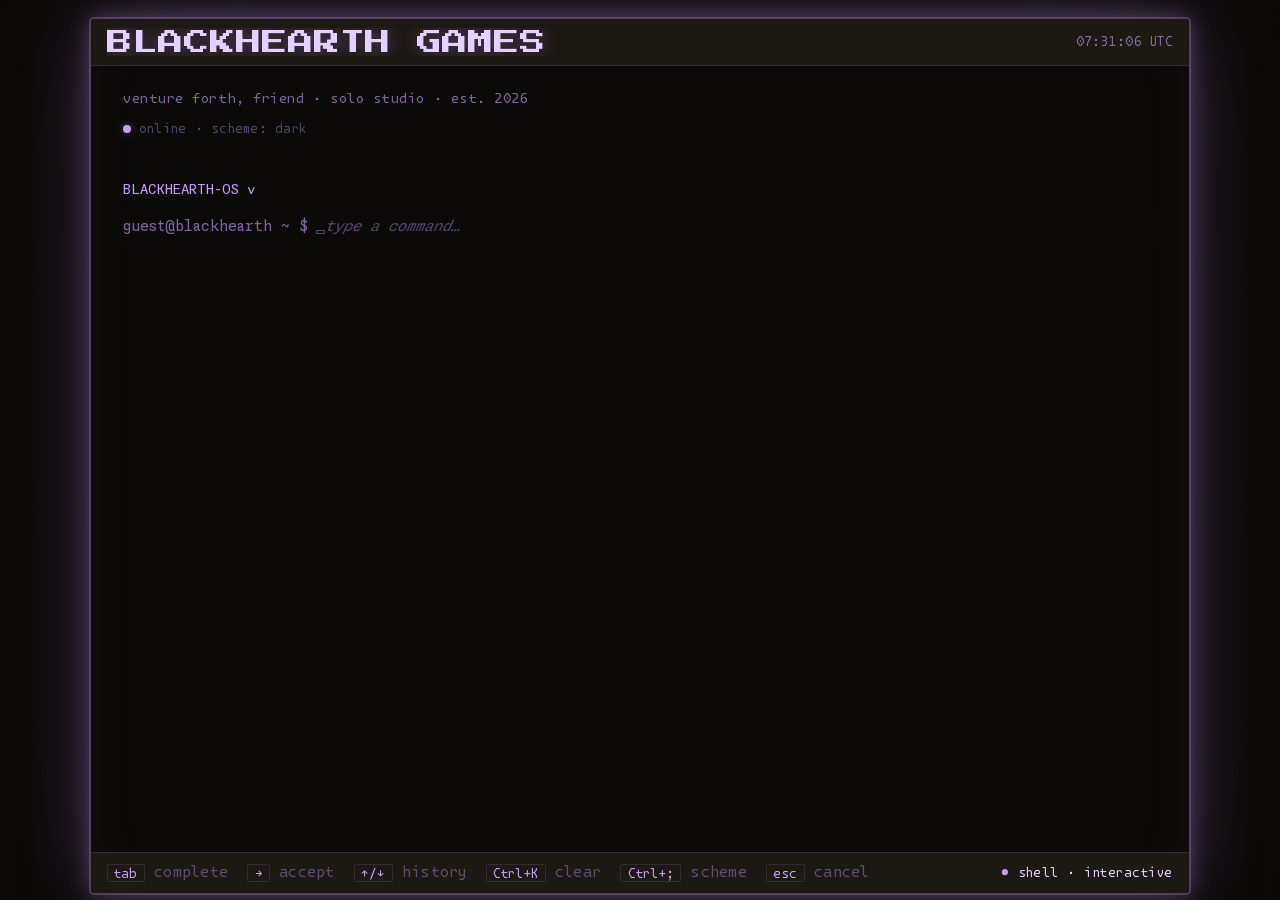
==== commit 2e17b49e: "Mobile pass, accessible help, man command, dice/launch polish - Mobile help: cmdHelp now emits seman" ====
--- a/index.html
+++ b/index.html
@@ -25,7 +25,7 @@
   <link rel="preload" as="font" type="font/woff2" href="fonts/MonaspaceKrypton-Var.woff2" crossorigin>
   <link rel="preload" as="font" type="font/woff2" href="fonts/PressStart2P-Regular.woff2" crossorigin>
 
-  <link rel="stylesheet" href="css/styles.css?v=49">
+  <link rel="stylesheet" href="css/styles.css?v=59">
 
   <script>
     // Restore the user's color scheme synchronously to prevent a dark/light flash
@@ -117,11 +117,6 @@
         </dl>
         <p class="prose">David is a solo developer building the fantasy games he wants to play. Court Wizard began as a hobby project. it grew. it is now a thing worth sharing.</p>
         <p class="prose">Blackhearth Games is the workshop where Court Wizard &mdash; and whatever comes next &mdash; gets made in the open.</p>
-        <p class="chip-row">
-          <a class="chip chip--small" href="#games" data-cmd="games"><span class="chip__arrow" aria-hidden="true">&rsaquo;</span><span class="chip__label">the games</span><span class="chip__cmd" aria-hidden="true">games</span></a>
-          <a class="chip chip--small" href="#ethos" data-cmd="ethos"><span class="chip__arrow" aria-hidden="true">&rsaquo;</span><span class="chip__label">the ethos</span><span class="chip__cmd" aria-hidden="true">ethos</span></a>
-          <a class="chip chip--small" href="#contact" data-cmd="contact"><span class="chip__arrow" aria-hidden="true">&rsaquo;</span><span class="chip__label">say hello</span><span class="chip__cmd" aria-hidden="true">contact</span></a>
-        </p>
       </section>
 
       <section id="games" class="pane" data-pane="games" aria-label="Games">
@@ -173,7 +168,9 @@
         <button type="button" class="chip" data-cmd="games"><span class="chip__arrow" aria-hidden="true">&rsaquo;</span><span class="chip__label">games</span></button>
         <button type="button" class="chip" data-cmd="ethos"><span class="chip__arrow" aria-hidden="true">&rsaquo;</span><span class="chip__label">ethos</span></button>
         <button type="button" class="chip" data-cmd="contact"><span class="chip__arrow" aria-hidden="true">&rsaquo;</span><span class="chip__label">contact</span></button>
-        <button type="button" class="chip chip--icon" data-cmd="scheme" aria-label="toggle light/dark"><span class="chip__arrow" aria-hidden="true">&rsaquo;</span><span class="chip__label" data-scheme-icon>&#9790;</span></button>
+        <button type="button" class="chip" data-cmd="help"><span class="chip__arrow" aria-hidden="true">&rsaquo;</span><span class="chip__label">help</span></button>
+        <button type="button" class="chip" data-cmd="credits"><span class="chip__arrow" aria-hidden="true">&rsaquo;</span><span class="chip__label">credits</span></button>
+        <button type="button" class="chip chip--icon" data-cmd="scheme" aria-label="toggle light/dark"><span class="chip__arrow" aria-hidden="true">&rsaquo;</span><span class="chip__label" data-scheme-icon aria-hidden="true"></span></button>
       </nav>
 
       <!-- ====== STATIC FOOTER (no-JS only) ====== -->
@@ -198,13 +195,13 @@
         <span><kbd>esc</kbd> cancel</span>
       </div>
       <div class="legend legend--mobile">
-        <span>tap a chip above to navigate &middot; <kbd>&#9790;</kbd> toggles light/dark</span>
+        <span>tap a chip above to navigate &middot; the &#9788;/&#9790; chip toggles light/dark</span>
       </div>
       <div class="legend__status">shell &middot; interactive</div>
     </footer>
 
   </div>
 
-  <script src="js/main.js?v=53"></script>
+  <script src="js/main.js?v=63"></script>
 </body>
 </html>
--- a/css/styles.css
+++ b/css/styles.css
@@ -463,13 +463,12 @@
 .chip:active { transform: translateY(1px); }
 .chip__arrow { color: var(--fg-dim); }
 .chip__label { color: inherit; }
-.chip__cmd {
-  color: var(--fg-mute);
-  font-size: 0.72rem;
-  padding-left: 0.5em;
-  border-left: 1px solid var(--rule);
-  margin-left: 0.25em;
-}
+/* Scheme-toggle icon renders via a pseudo-element keyed off [data-scheme]
+   on <html>. The inline head-script sets that attribute before first
+   paint, so the icon is correct from the very first frame — no FOUC. The
+   icon shows the scheme you'd switch TO: sun in dark mode, moon in light. */
+[data-scheme-icon]::before { content: '\2600'; }                 /* ☼ — default (dark mode) */
+:root[data-scheme="light"] [data-scheme-icon]::before { content: '\263E'; } /* ☾ — light mode */
 .chip--small {
   font-size: 0.72rem;
   padding: 0.3rem 0.6rem;
@@ -551,6 +550,158 @@
   text-underline-offset: 3px;
 }
 .system .ok { color: var(--fg-bright); }
+
+/* ==========================================================================
+   HELP — semantic, responsive replacement for the old <pre> column table.
+   Desktop renders as a 2-col grid (cmd | desc + aliases). Aliases hide and
+   the keys footer disappears on narrow viewports — see mobile media query.
+   ========================================================================== */
+/* .help is the grid container so column tracks are shared across all rows
+   (cmd | description | aliases). `.help__row` uses display:contents so its
+   children land in the outer grid; .help__group/title/footer/keys span the
+   full row via `grid-column: 1 / -1`. */
+.help {
+  font-family: var(--font-terminal);
+  /* Match the terminal-font size used by .system pre / .help__keys so the
+     grid rows and the keys block render at the same size. */
+  font-size: 0.85rem;
+  padding: 0.2rem 0;
+  display: grid;
+  grid-template-columns: minmax(8ch, 14ch) max-content 1fr;
+  column-gap: 1.5rem;
+  row-gap: 0.05rem;
+  align-items: baseline;
+}
+.help__title,
+.help__group,
+.help__keys,
+.help__footer {
+  grid-column: 1 / -1;
+}
+.help__title { font-size: 0.95rem; margin-bottom: 0.5rem; }
+.help__group {
+  margin: 0.6rem 0 0.2rem;
+  font-size: 0.85rem;
+  letter-spacing: 0.02em;
+}
+.help__row { display: contents; }
+/* .help__cmd is a real <button> so keyboard / AT users can run a command
+   without typing. Style is text-like — only hover/focus surfaces the
+   affordance. */
+.help__cmd {
+  background: none;
+  border: 0;
+  margin: 0;
+  font: inherit;
+  text-align: left;
+  cursor: pointer;
+  color: var(--fg);
+  white-space: nowrap;
+  padding: 0 0 0 1rem;
+  border-radius: 2px;
+}
+.help__cmd:hover,
+.help__cmd:focus-visible {
+  color: var(--fg-bright);
+  text-decoration: underline;
+  text-decoration-color: var(--fg-dim);
+  text-underline-offset: 3px;
+}
+.help__desc { color: var(--fg); }
+.help__aliases {
+  font-size: 0.92em;
+  white-space: nowrap;
+  justify-self: start;
+}
+.help__keys {
+  margin: 0.4rem 0 0 1rem;
+  color: var(--fg-dim);
+  font-size: 0.92em;
+  white-space: pre;
+}
+.help__footer { margin-top: 0.7rem; }
+.help kbd {
+  display: inline-block;
+  padding: 0 0.3em;
+  border: 1px solid var(--rule-strong);
+  border-radius: 3px;
+  font-family: inherit;
+  color: var(--fg);
+}
+
+/* ==========================================================================
+   MAN — manual-page layout for `man <cmd>`. Section headers stack above
+   indented body text, Linux-man-page style. Stacks naturally on mobile.
+   ========================================================================== */
+.man { font-family: var(--font-terminal); padding: 0.2rem 0; }
+.man__section {
+  margin-top: 0.8rem;
+  font-size: 0.88rem;
+  letter-spacing: 0.04em;
+}
+.man__section:first-of-type { margin-top: 0; }
+.man__body { padding-left: 1.5rem; color: var(--fg); }
+.man__arg {
+  display: grid;
+  grid-template-columns: minmax(9ch, 14ch) 1fr;
+  gap: 0.4rem 1rem;
+  padding: 0.05rem 0 0.05rem 1.5rem;
+  align-items: baseline;
+}
+.man__arg-name { color: var(--fg-bright); white-space: nowrap; }
+.man__arg-desc { color: var(--fg); }
+.man code { color: var(--fg-bright); }
+
+/* Usage / picker blocks (cmdRoll, cmdOpen, cmdMan no-arg branches). Uses
+   block layout so inline-block .runnable buttons inside don't get baseline-
+   shifted the way they would inside a <pre>. */
+.cmd-usage { padding: 0.2rem 0; color: var(--fg); }
+.cmd-usage p { margin: 0; padding: 0.05rem 0 0.05rem 1.5rem; }
+.cmd-usage p:first-child { padding-left: 0; }
+.cmd-usage code { color: var(--fg-bright); }
+.cmd-usage__row .runnable + .runnable { margin-left: 0.4rem; }
+
+/* Inline clickable command snippet — used by usage / list output to make
+   the listed commands keyboard- and pointer-runnable for non-typing users. */
+.runnable {
+  display: inline-block;
+  margin: 0;
+  padding: 0;
+  background: none;
+  border: 0;
+  font: inherit;
+  color: var(--fg-bright);
+  cursor: pointer;
+  text-align: left;
+  border-radius: 2px;
+}
+.runnable:hover,
+.runnable:focus-visible {
+  text-decoration: underline;
+  text-decoration-color: var(--fg-dim);
+  text-underline-offset: 3px;
+}
+/* Clickable example command — a real <button> so keyboard + AT users can
+   run it the same way they tap a chip. Styled to look like text content. */
+.man__example {
+  display: block;
+  padding: 0.05rem 0 0.05rem 1.5rem;
+  margin: 0;
+  background: none;
+  border: 0;
+  font: inherit;
+  color: var(--fg-bright);
+  text-align: left;
+  cursor: pointer;
+  border-radius: 2px;
+}
+.man__example:hover,
+.man__example:focus-visible {
+  color: var(--fg-bright);
+  text-decoration: underline;
+  text-decoration-color: var(--fg-dim);
+  text-underline-offset: 3px;
+}
 
 /* ==========================================================================
    PANES (cloned content)
@@ -745,13 +896,17 @@
 .prompt__field:not(.has-input) .prompt__after,
 .prompt__field:not(.has-input) .prompt__ghost { display: none; }
 
-/* Block cursor — 1ch wide, overlays the char at the cursor position.
+/* Block cursor — 1ch wide, sits at the cursor position.
    - The char is the caret's text content (inline, aligns with siblings naturally).
    - A ::before pseudo draws the violet block, positioned absolutely so it
      extends slightly above and below the text line without disturbing layout.
-   - Two sync'd animations: block opacity blinks; char color flips between
-     bg (inverted, when block is "on") and fg (normal, when block is "off")
-     so the character stays readable through the entire blink cycle. */
+   - Two sync'd animations: block opacity blinks; the char's COLOR flips
+     between transparent (while the block is showing — no character renders
+     on top) and the visible color (while the block is off). `transparent`
+     is used instead of `opacity: 0` because opacity would cascade to the
+     ::before block and hide it too.
+   - The "visible" color comes from a CSS custom property so the ghost
+     variant only has to override --caret-off-color, not the keyframe. */
 .prompt__caret {
   display: inline-block;
   width: 1ch;
@@ -760,7 +915,8 @@
   text-align: center;
   white-space: pre;
   z-index: 0;
-  color: var(--fg);
+  --caret-off-color: var(--fg);
+  color: var(--caret-off-color);
   animation: caret-char-blink 1.05s steps(1) infinite;
 }
 .prompt__caret::before {
@@ -779,15 +935,17 @@
   50%, 100% { opacity: 0; }
 }
 @keyframes caret-char-blink {
-  /* When the block is opaque, render the char in bg color (inverted).
-     When the block fades to invisible, return char to fg color (normal). */
-  0%, 49% { color: var(--bg); }
-  50%, 100% { color: var(--fg); }
-}
-/* Blurred state: hollow outlined block, no blink, char in normal fg color */
+  0%, 49% { color: transparent; }
+  50%, 100% { color: var(--caret-off-color); }
+}
+/* Ghost-preview char: only the OFF color changes; animation shared. */
+.prompt__caret.is-ghost { --caret-off-color: var(--fg-faint); }
+/* Blurred state: hollow outlined block, no blink. Color follows the same
+   --caret-off-color indirection used by the focused-state animation, so a
+   blurred-but-still-ghost caret stays dim. */
 .prompt__field:not(.is-focused) .prompt__caret {
   animation: none;
-  color: var(--fg);
+  color: var(--caret-off-color);
 }
 .prompt__field:not(.is-focused) .prompt__caret::before {
   animation: none;
@@ -853,7 +1011,6 @@
   .identity__tag { font-size: 0.78rem; }
 
   .chip { padding: 0.45rem 0.65rem; font-size: 0.76rem; }
-  .chip__cmd { display: none; }
 
   .kv__row { grid-template-columns: 6rem 1fr; gap: 0.6rem; }
   .ethos__row { grid-template-columns: 1fr; gap: 0.2rem; }
@@ -892,6 +1049,20 @@
   .legend__status { font-size: 0.85rem; }
 
   .buffer { padding: 0.4rem 0 0.8rem; }
+
+  /* Help — drop the alias column on phones and narrow the cmd column so
+     the cmd/desc pair fits comfortably. */
+  .help { grid-template-columns: minmax(6ch, 11ch) 1fr; }
+  .help__cmd { padding-left: 0.5rem; }
+  .help__aliases { display: none; }
+  .help__group { margin-left: 0; }
+
+  /* Man — let argument tables stack on tight widths. */
+  .man__arg {
+    grid-template-columns: minmax(7ch, 12ch) 1fr;
+    padding-left: 0.5rem;
+  }
+  .man__body, .man__example { padding-left: 0.5rem; }
 }
 
 /* ==========================================================================
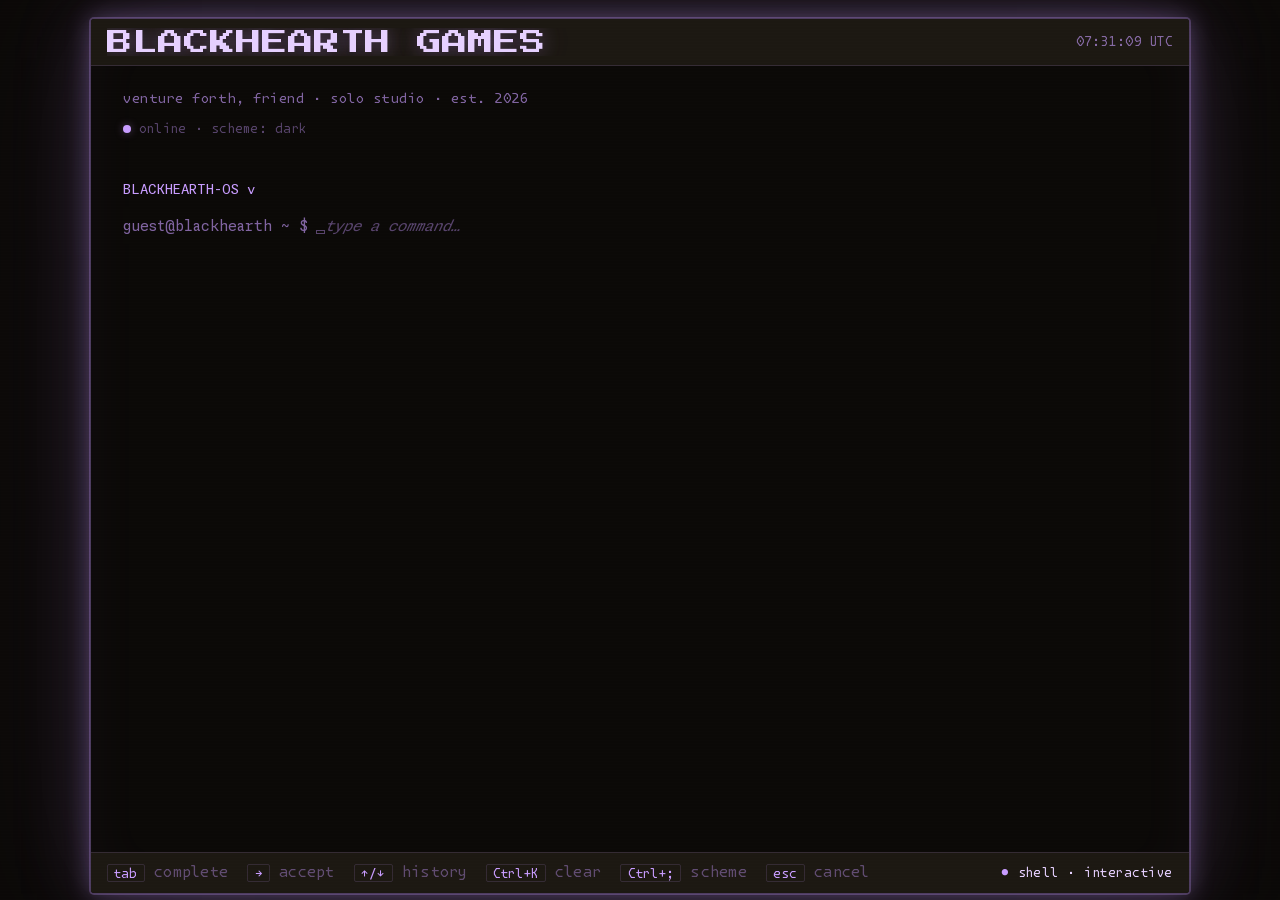
==== commit 88b89aa0: "add O.R.B.S. to the catalogue orbs.blackhearthgames.com is live, so the studio site can point at it." ====
--- a/index.html
+++ b/index.html
@@ -9,13 +9,13 @@
   <meta name="description" content="An independent fantasy game studio. Type a command to learn more &mdash; about, games, ethos, contact.">
 
   <meta property="og:title" content="Blackhearth Games">
-  <meta property="og:description" content="An independent fantasy game studio. Home of Court Wizard.">
+  <meta property="og:description" content="An independent fantasy game studio. Home of Court Wizard and O.R.B.S.">
   <meta property="og:type" content="website">
   <meta property="og:url" content="https://blackhearthgames.com">
 
   <meta name="twitter:card" content="summary">
   <meta name="twitter:title" content="Blackhearth Games">
-  <meta name="twitter:description" content="An independent fantasy game studio. Home of Court Wizard.">
+  <meta name="twitter:description" content="An independent fantasy game studio. Home of Court Wizard and O.R.B.S.">
 
   <link rel="icon" type="image/svg+xml" href="images/blackhearth_logo.svg">
   <link rel="alternate icon" type="image/png" href="images/blackhearth_logo.png">
@@ -25,7 +25,7 @@
   <link rel="preload" as="font" type="font/woff2" href="fonts/MonaspaceKrypton-Var.woff2" crossorigin>
   <link rel="preload" as="font" type="font/woff2" href="fonts/PressStart2P-Regular.woff2" crossorigin>
 
-  <link rel="stylesheet" href="css/styles.css?v=59">
+  <link rel="stylesheet" href="css/styles.css?v=60">
 
   <script>
     // Restore the user's color scheme synchronously to prevent a dark/light flash
@@ -111,12 +111,12 @@
           <div class="kv__row"><dt>founder</dt><dd>David Yurek</dd></div>
           <div class="kv__row"><dt>founded</dt><dd>2026</dd></div>
           <div class="kv__row"><dt>based</dt><dd>a small workshop on the internet</dd></div>
-          <div class="kv__row"><dt>current</dt><dd>Court Wizard &mdash; RTS / tower defense / roguelite</dd></div>
+          <div class="kv__row"><dt>current</dt><dd>Court Wizard &mdash; RTS / tower defense / roguelite<br>O.R.B.S. &mdash; terminal / idle / roguelite &middot; in development</dd></div>
           <div class="kv__row"><dt>license</dt><dd>this site under MIT &middot; games licensed individually</dd></div>
           <div class="kv__row"><dt>ethos</dt><dd>passion-first &middot; source-open &middot; no design-by-committee</dd></div>
         </dl>
         <p class="prose">David is a solo developer building the fantasy games he wants to play. Court Wizard began as a hobby project. it grew. it is now a thing worth sharing.</p>
-        <p class="prose">Blackhearth Games is the workshop where Court Wizard &mdash; and whatever comes next &mdash; gets made in the open.</p>
+        <p class="prose">Blackhearth Games is the workshop where Court Wizard &mdash; and now O.R.B.S. &mdash; gets made in the open.</p>
       </section>
 
       <section id="games" class="pane" data-pane="games" aria-label="Games">
@@ -129,6 +129,13 @@
             <a class="chip chip--small" href="https://courtwizard.blackhearthgames.com" target="_blank" rel="noopener noreferrer"><span class="chip__arrow" aria-hidden="true">&rsaquo;</span><span class="chip__label">play court wizard</span></a>
           </p>
         </div>
+        <div class="game">
+          <p class="game__head"><span class="arrow">&rarr;</span> <strong>o.r.b.s.</strong>&emsp;<em>terminal &middot; idle &middot; roguelite</em></p>
+          <p class="game__body">a wizard stares into his scrying orb and finds a computer terminal inside it.<br>brew, ward and scry by typing &middot; write spells that do your work for you<br>then descend into a siege, where something clever comes for your automation.</p>
+          <p class="chip-row">
+            <a class="chip chip--small" href="https://orbs.blackhearthgames.com" target="_blank" rel="noopener noreferrer"><span class="chip__arrow" aria-hidden="true">&rsaquo;</span><span class="chip__label">read about o.r.b.s.</span></a>
+          </p>
+        </div>
         <p class="pane__footer"><span class="dim">archived:</span> none yet.<br><span class="dim">forthcoming:</span> trust the process.</p>
       </section>
 
@@ -141,7 +148,7 @@
           </div>
           <div class="ethos__row">
             <dt><span class="arrow">--&rarr;</span> open by default</dt>
-            <dd>Court Wizard releases under GPL-3.0 with full source. future games will pick the license that fits each project. if any of this inspires one person to start creating, the work was worth it.</dd>
+            <dd>Court Wizard releases under GPL-3.0 with full source, and O.R.B.S. under GPL-3.0-or-later. future games will pick the license that fits each project. if any of this inspires one person to start creating, the work was worth it.</dd>
           </div>
           <div class="ethos__row">
             <dt><span class="arrow">--&rarr;</span> fantasy forever</dt>
@@ -178,6 +185,7 @@
         <p>
           <a href="mailto:support@blackhearthgames.com?subject=hello%20from%20blackhearth">support@blackhearthgames.com</a>
           &middot; <a href="https://courtwizard.blackhearthgames.com" target="_blank" rel="noopener noreferrer">court wizard</a>
+          &middot; <a href="https://orbs.blackhearthgames.com" target="_blank" rel="noopener noreferrer">o.r.b.s.</a>
         </p>
         <p class="dim">&copy; 2026 Blackhearth Games &middot; site under MIT &middot; games licensed individually &middot; made in the open</p>
       </footer>
@@ -202,6 +210,6 @@
 
   </div>
 
-  <script src="js/main.js?v=63"></script>
+  <script src="js/main.js?v=64"></script>
 </body>
 </html>
